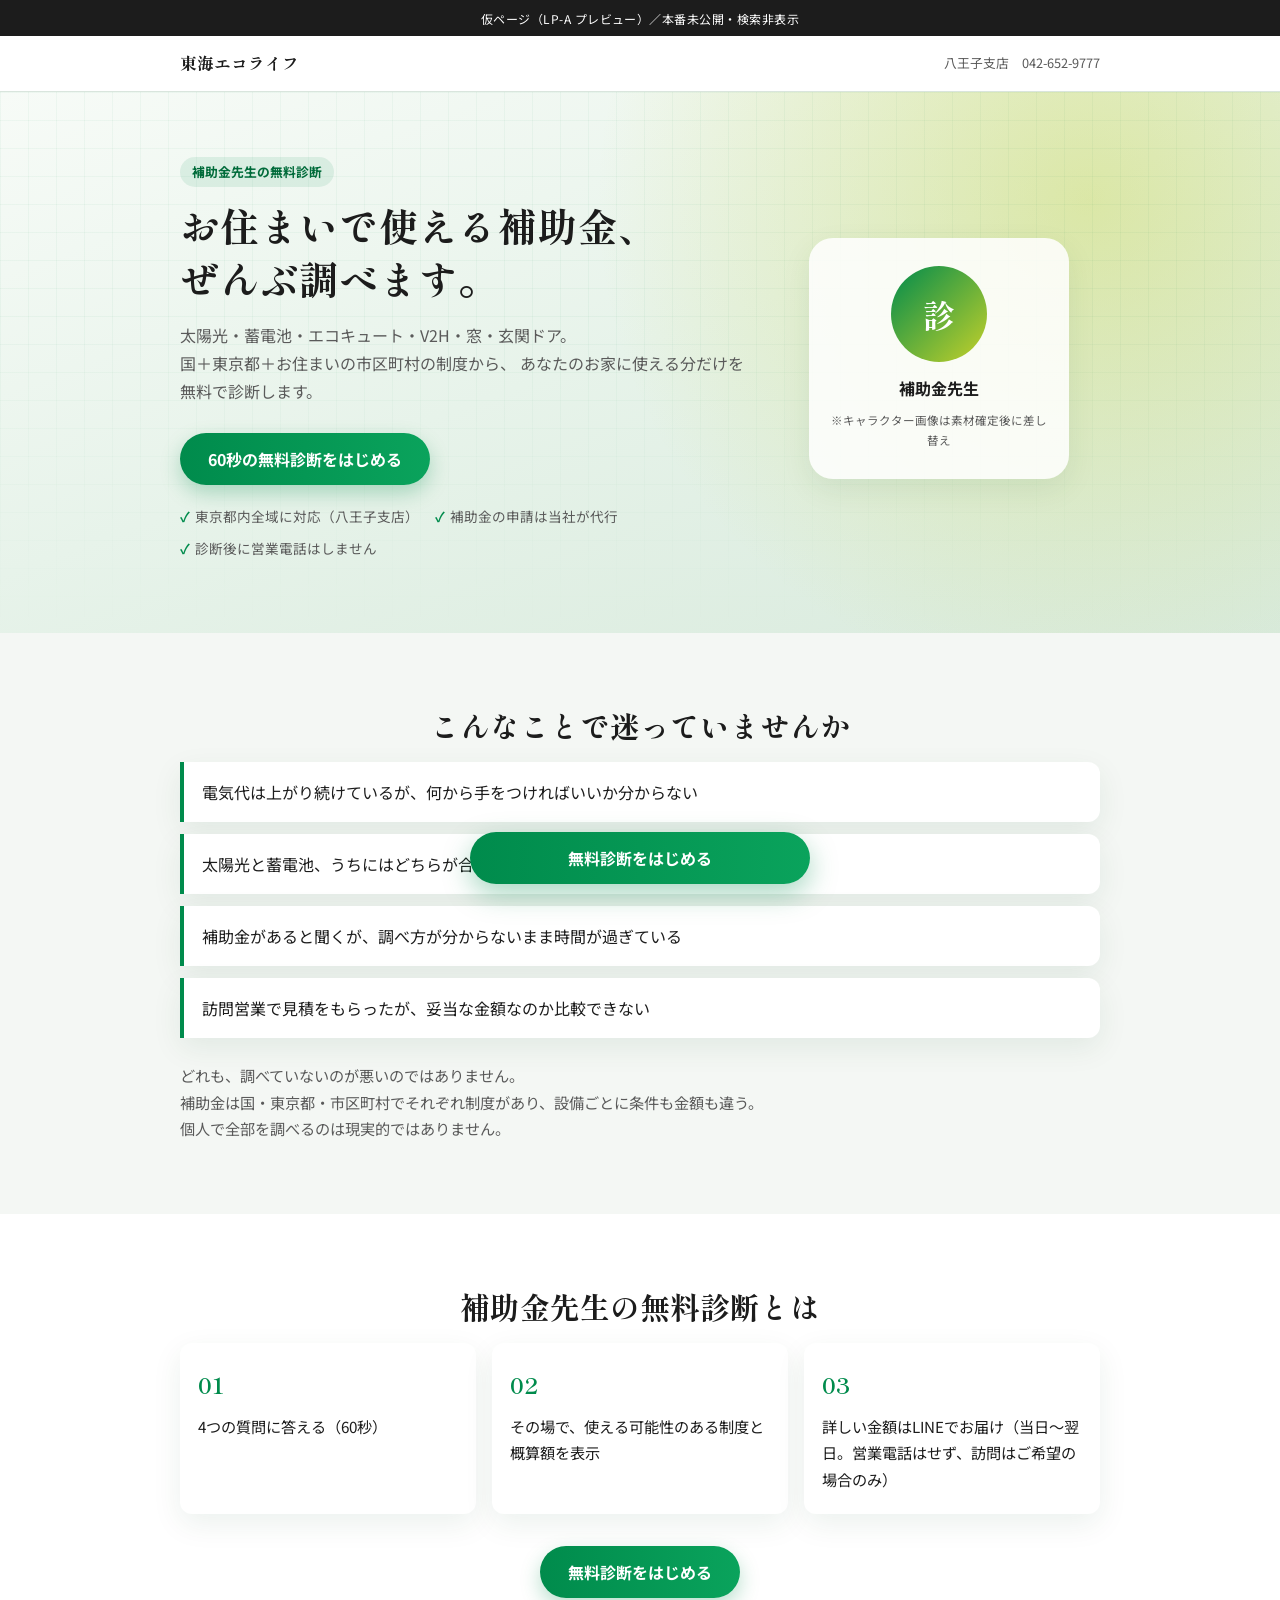
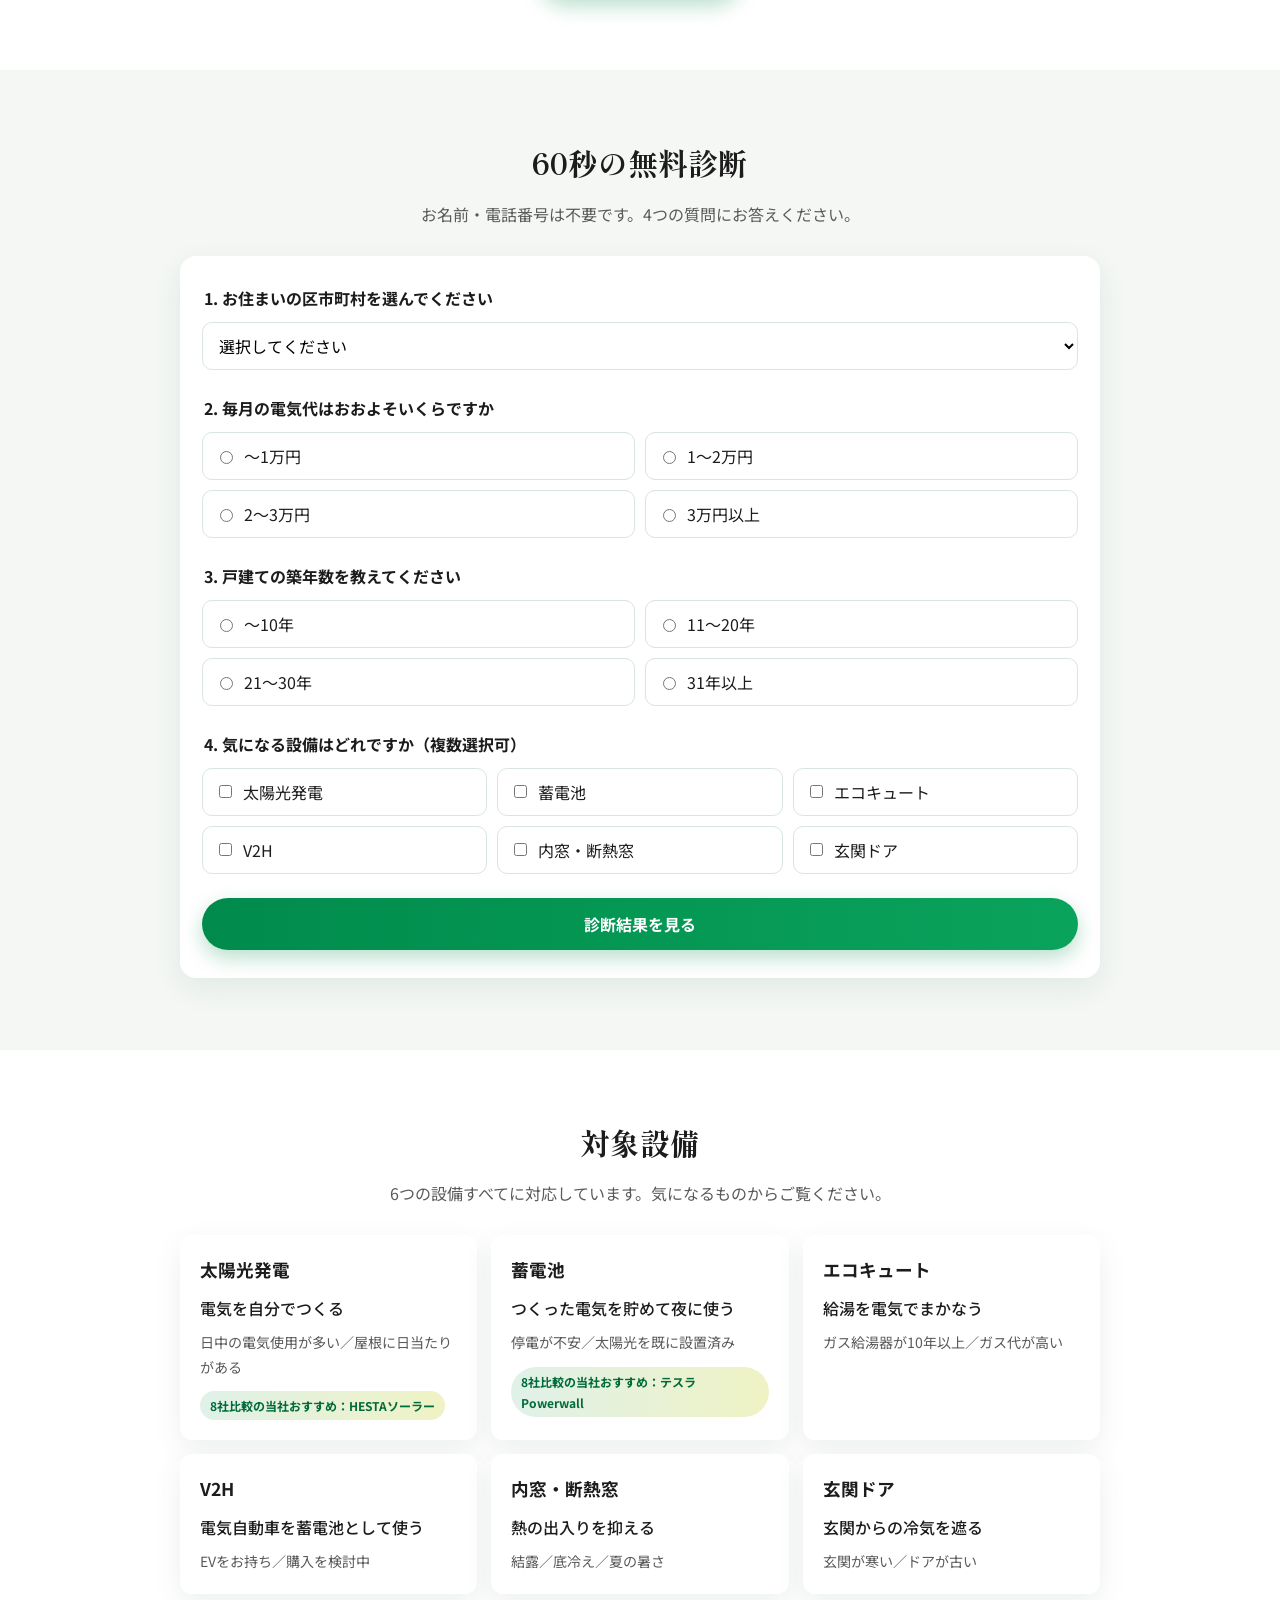
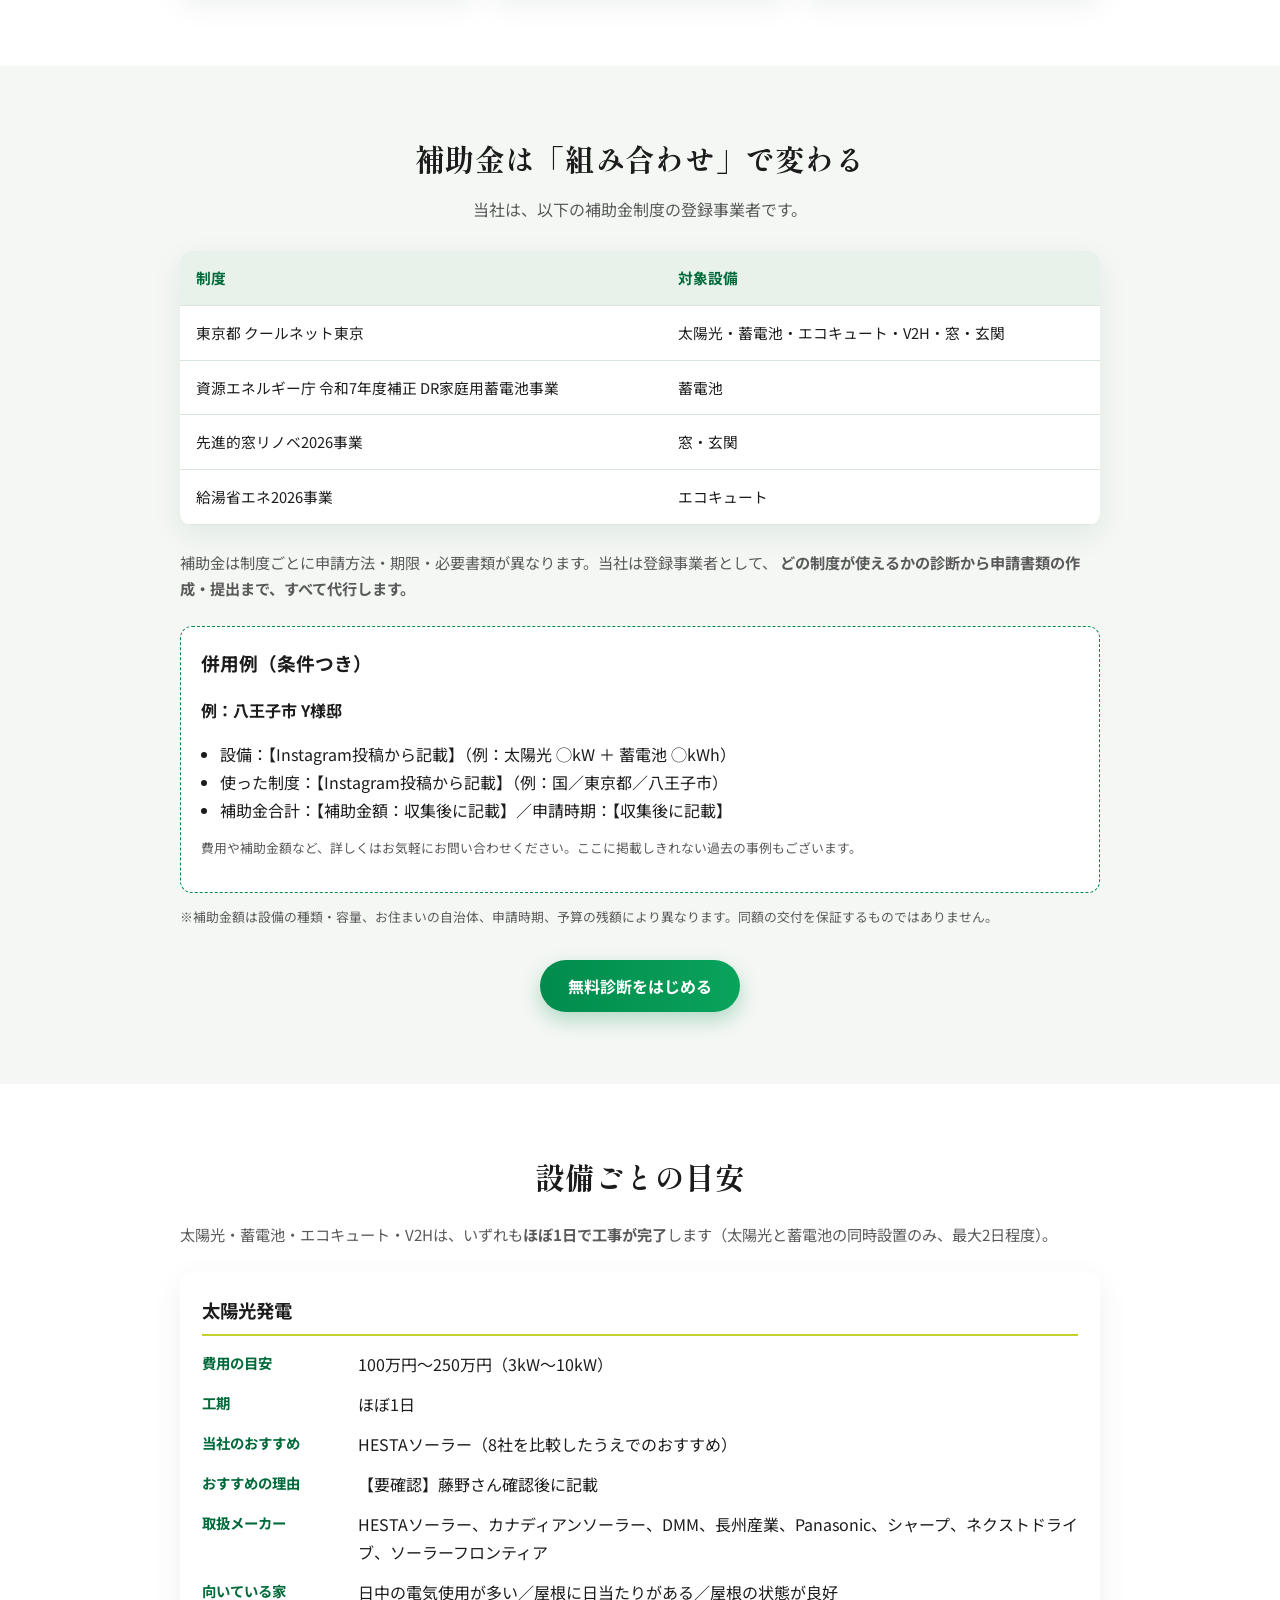
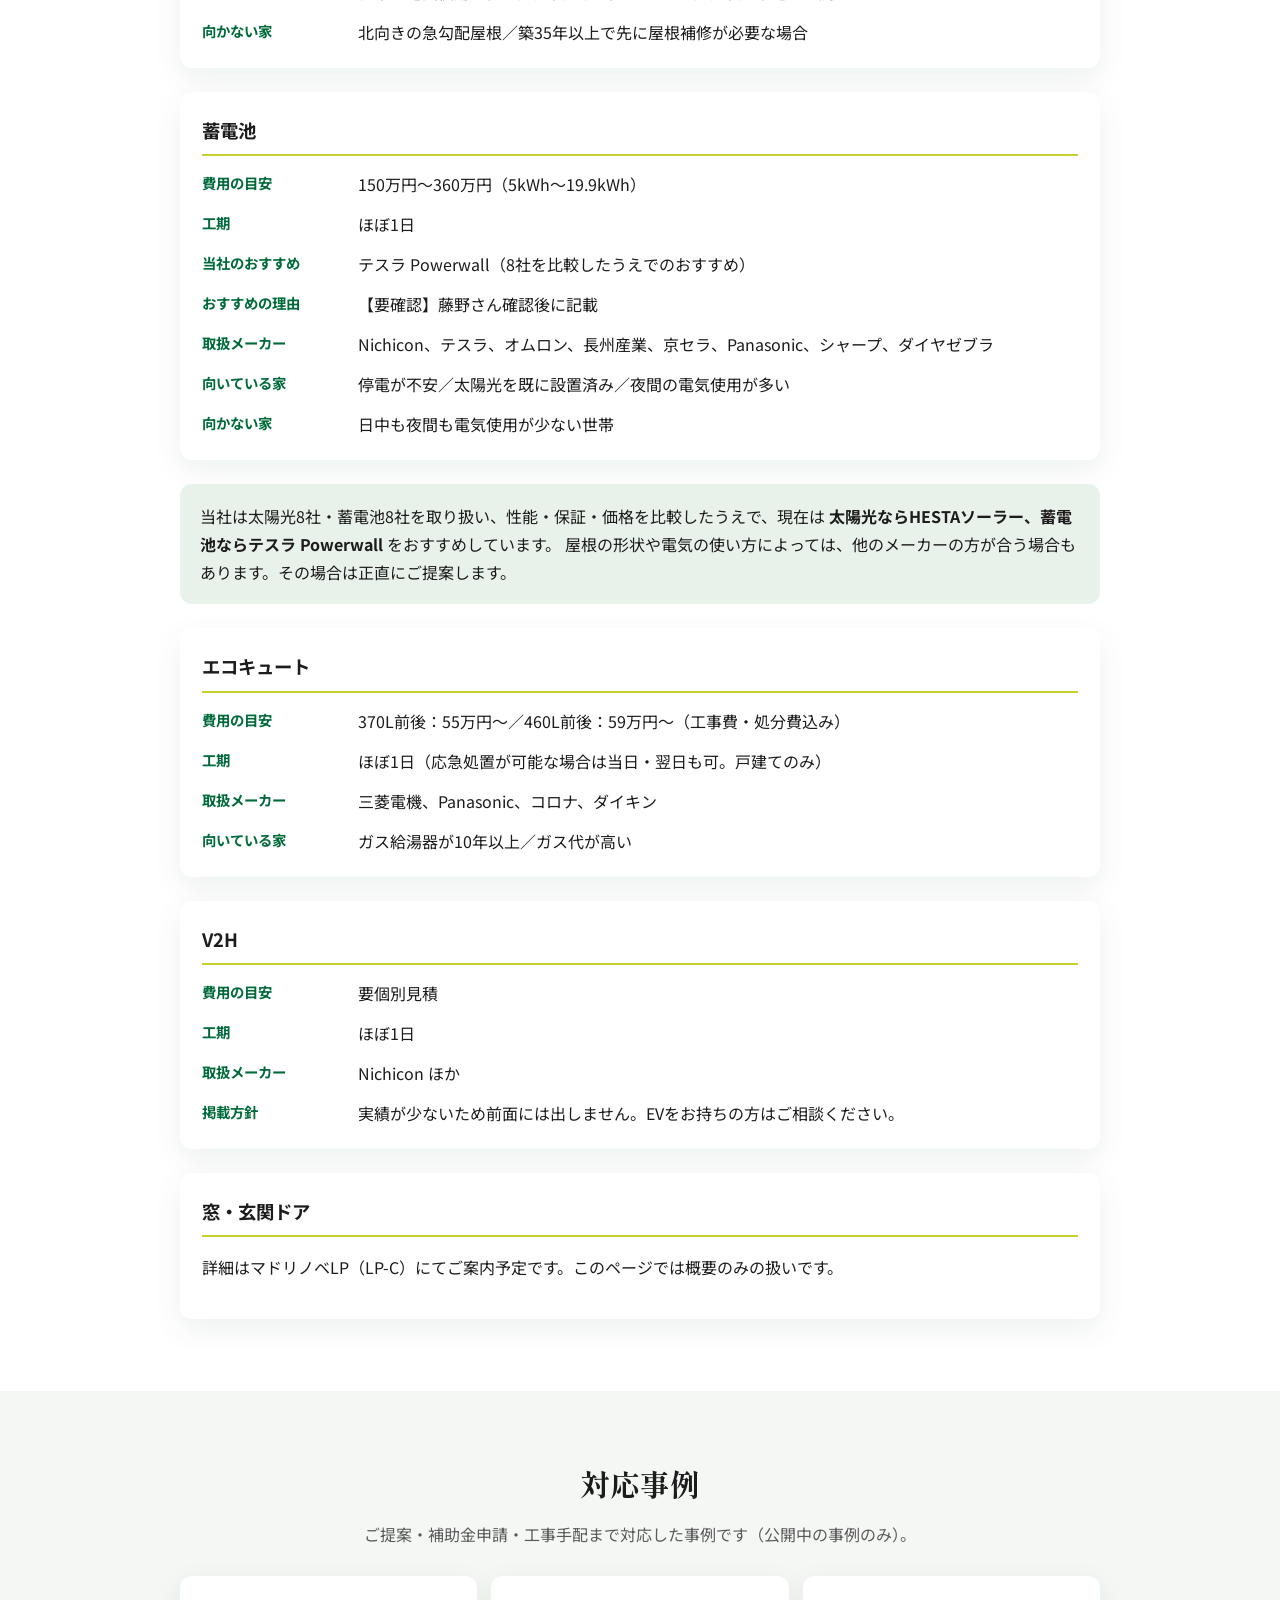
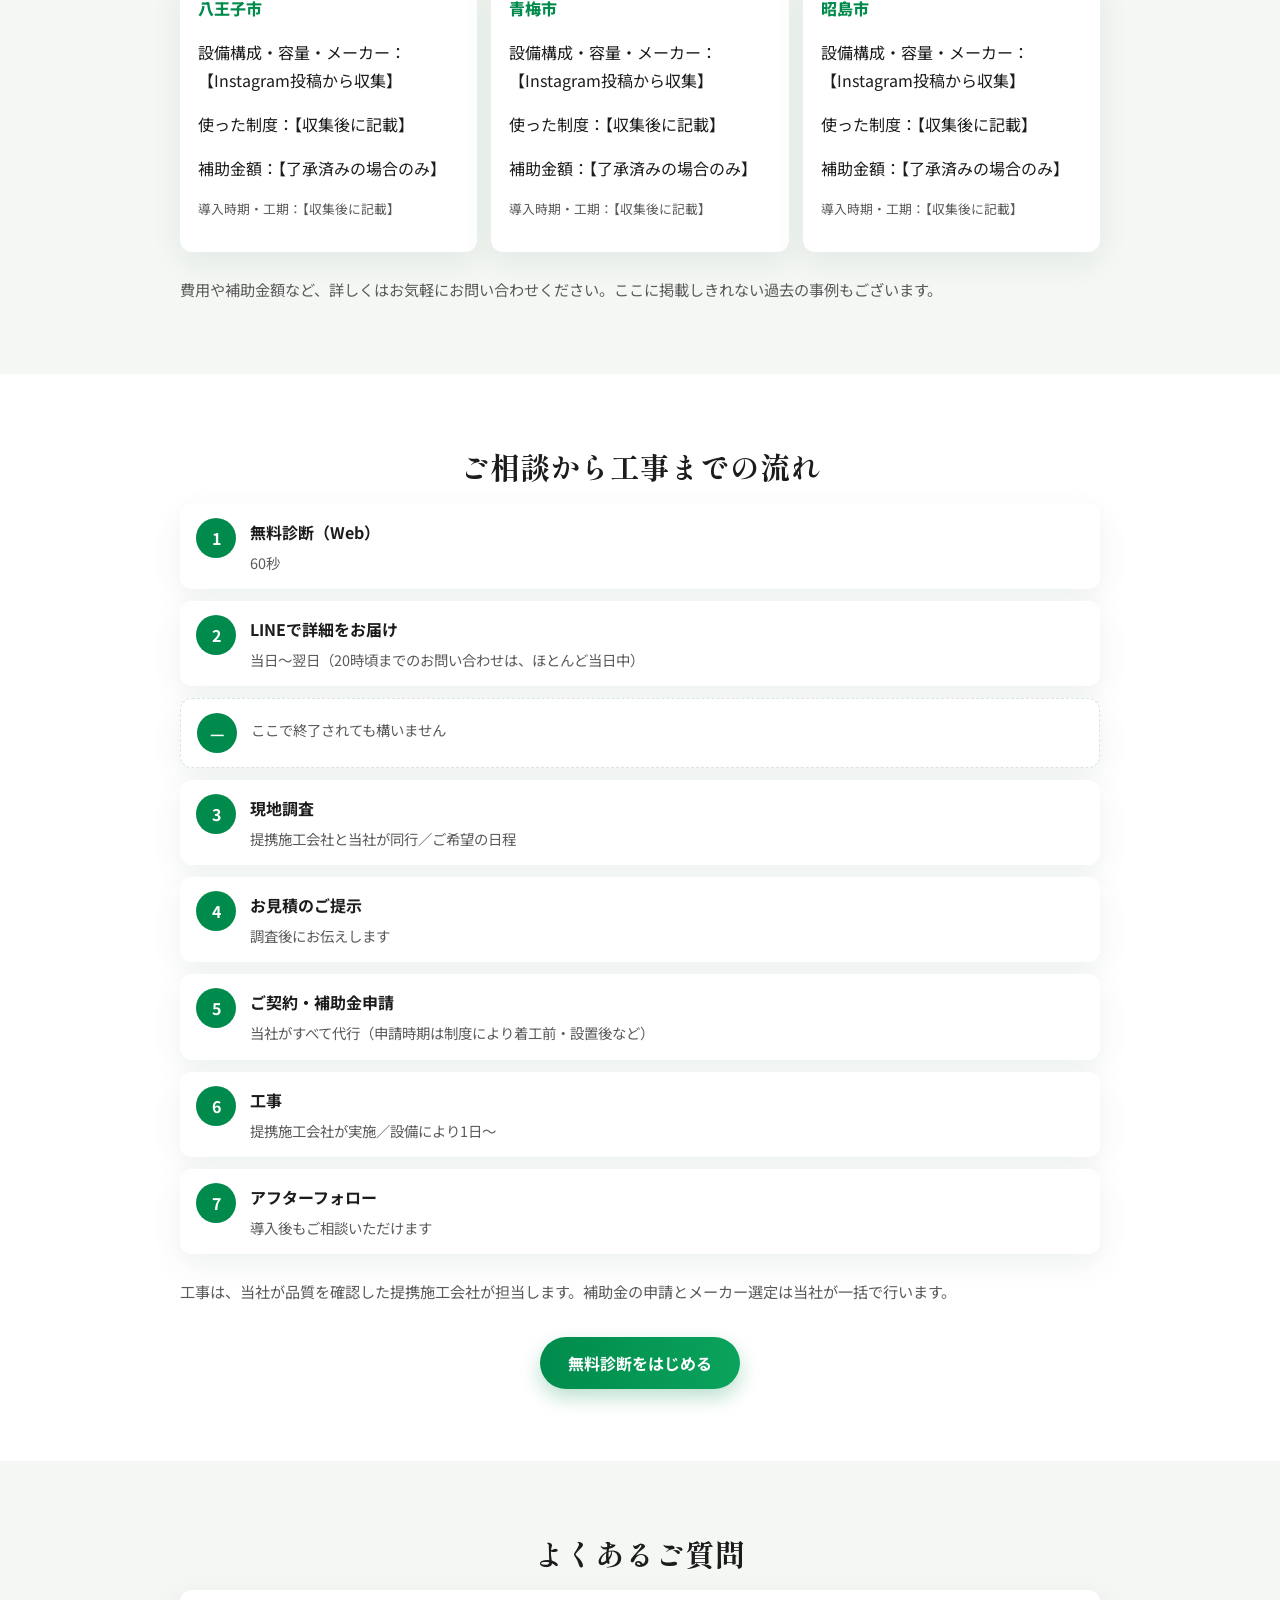
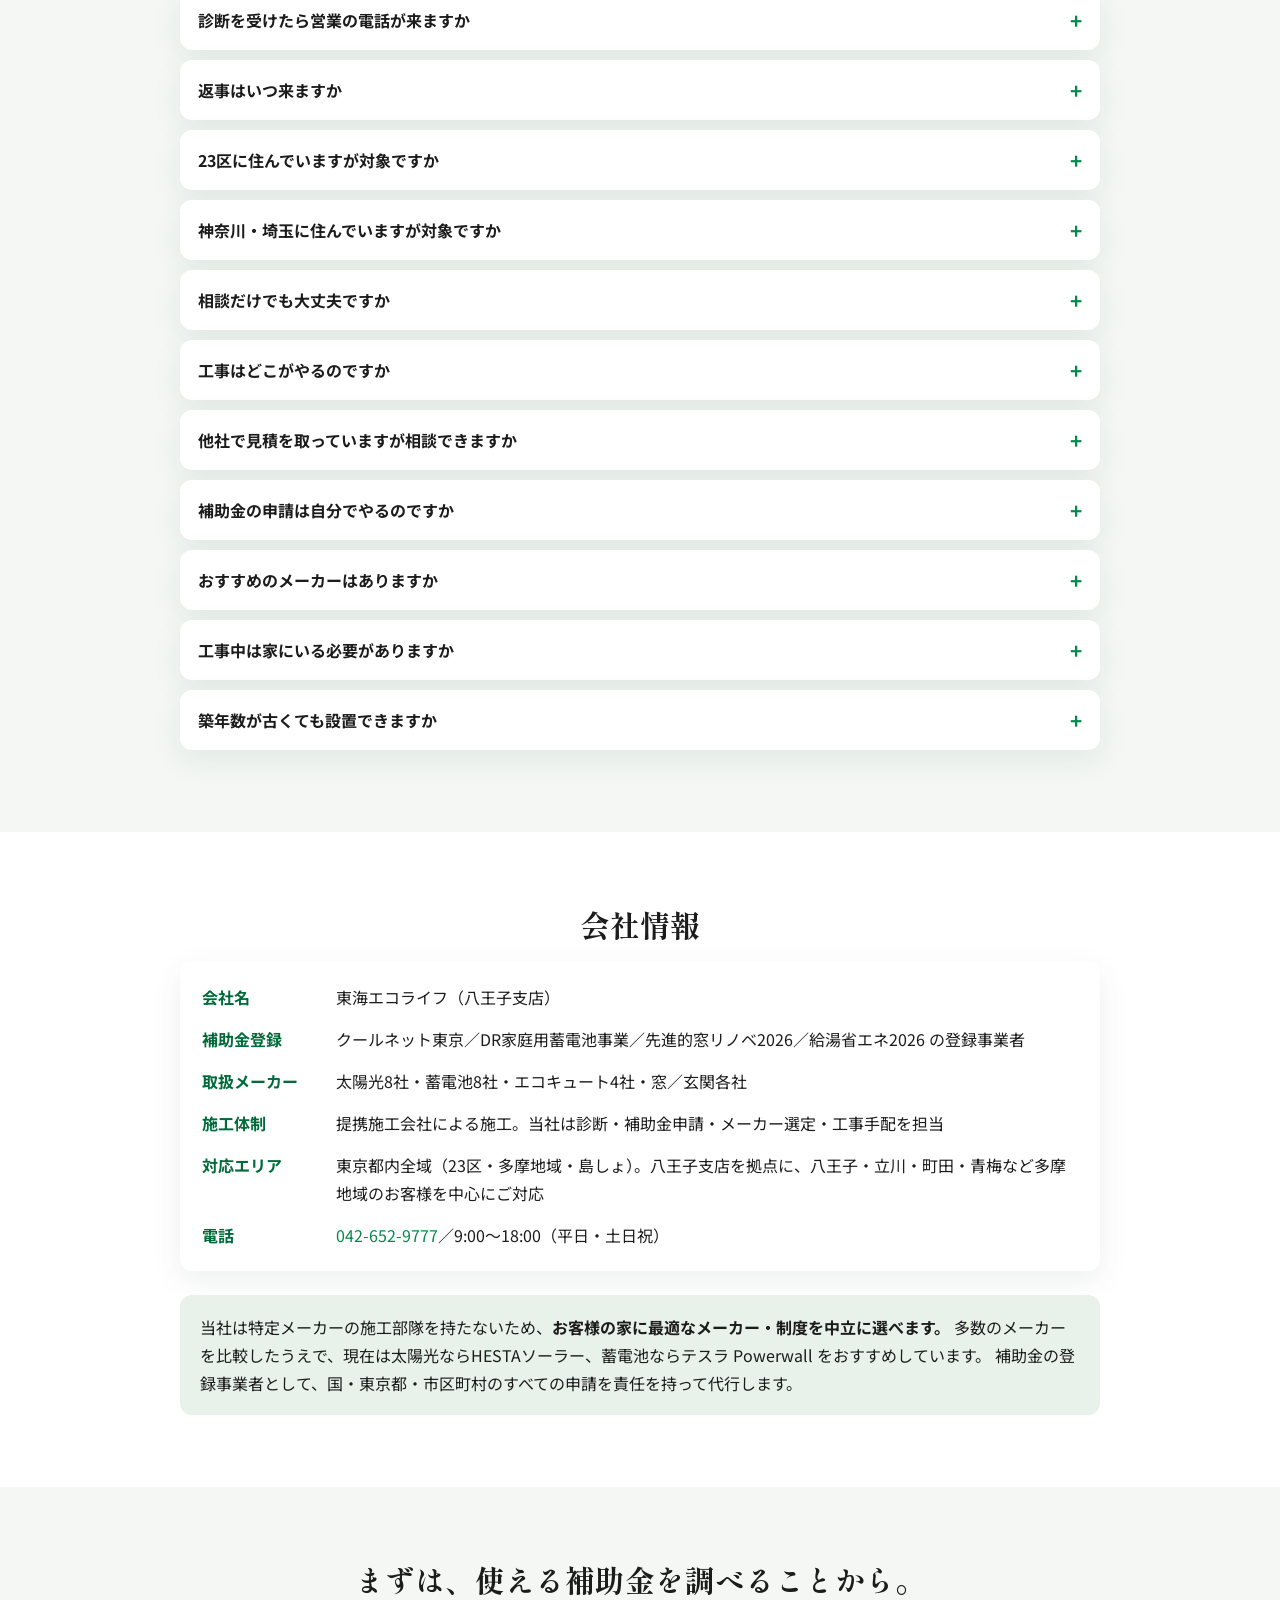
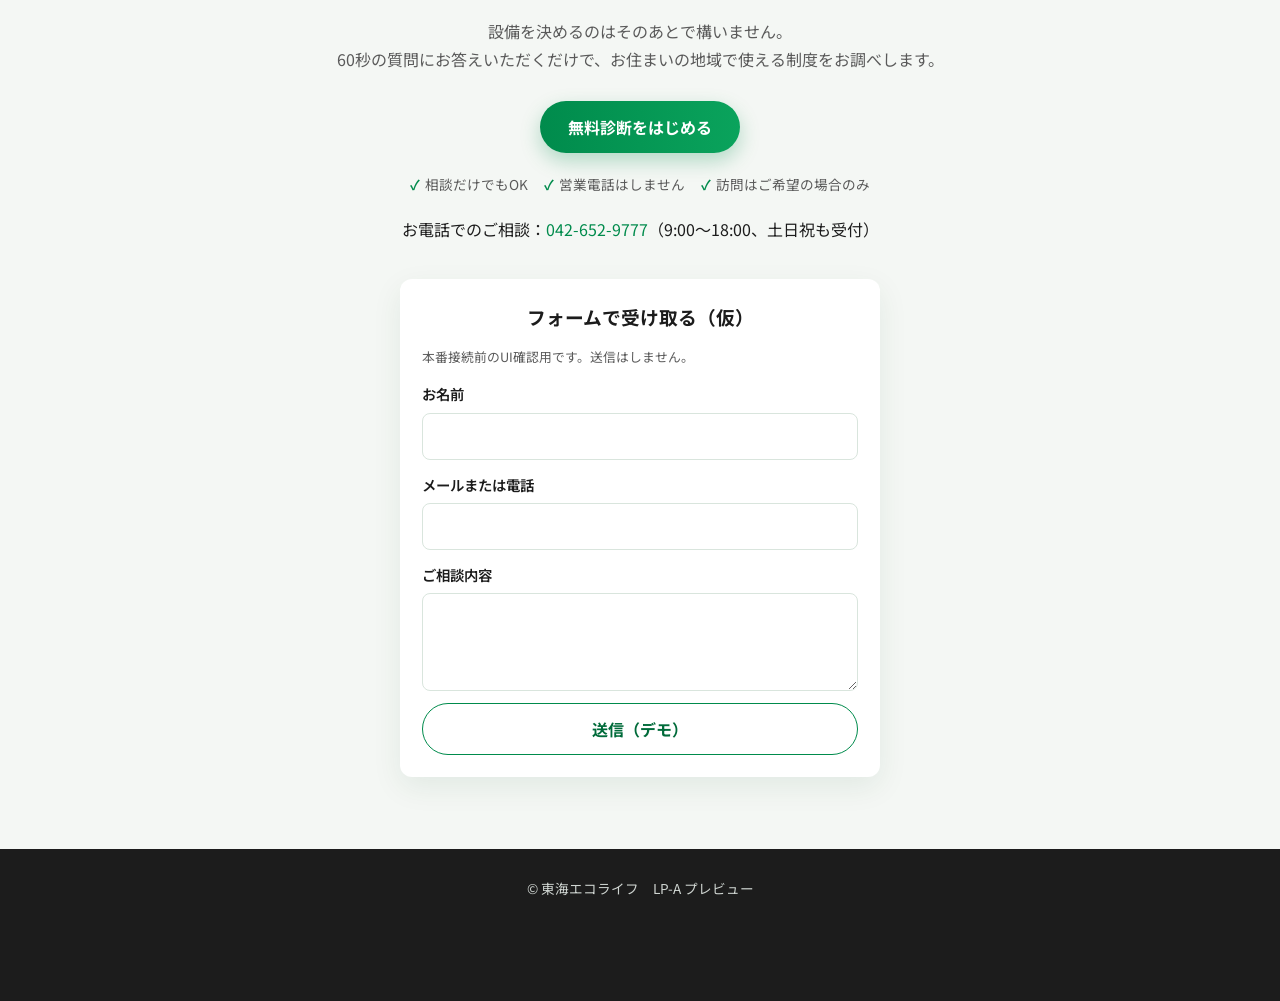
==== index.html @ 6cd25ca4 "Add LP-A preview page for client review." ====
<!DOCTYPE html>
<html lang="ja">
<head>
  <meta charset="UTF-8">
  <meta name="viewport" content="width=device-width, initial-scale=1.0">
  <title>【仮】お家まるごと省エネ診断｜東海エコライフ</title>
  <meta name="description" content="太陽光・蓄電池・エコキュート・V2H・窓・玄関ドア。国＋東京都＋市区町村の制度から、あなたのお家に使える補助金を無料で診断します。">
  <meta name="robots" content="noindex, nofollow">
  <link rel="preconnect" href="https://fonts.googleapis.com">
  <link rel="preconnect" href="https://fonts.gstatic.com" crossorigin>
  <link href="https://fonts.googleapis.com/css2?family=Noto+Sans+JP:wght@400;500;700;800&family=Shippori+Mincho:wght@600;700&display=swap" rel="stylesheet">
  <link rel="stylesheet" href="./assets/css/style.css">
</head>
<body>
  <div class="preview-banner" role="status">
    仮ページ（LP-A プレビュー）／本番未公開・検索非表示
  </div>

  <header class="site-header">
    <div class="inner site-header__inner">
      <a class="site-header__brand" href="#top">東海エコライフ</a>
      <p class="site-header__meta">八王子支店　042-652-9777</p>
    </div>
  </header>

  <main id="top">
    <!-- S1 ファーストビュー -->
    <section class="hero" aria-labelledby="hero-title">
      <div class="hero__bg" aria-hidden="true"></div>
      <div class="inner hero__inner">
        <div class="hero__copy">
          <p class="hero__label">補助金先生の無料診断</p>
          <h1 id="hero-title" class="hero__title">お住まいで使える補助金、<br>ぜんぶ調べます。</h1>
          <p class="hero__lead">
            太陽光・蓄電池・エコキュート・V2H・窓・玄関ドア。<br>
            国＋東京都＋お住まいの市区町村の制度から、<br class="sp-only">
            あなたのお家に使える分だけを無料で診断します。
          </p>
          <a class="btn btn--primary" href="#diagnose">60秒の無料診断をはじめる</a>
          <ul class="hero__trust">
            <li>東京都内全域に対応（八王子支店）</li>
            <li>補助金の申請は当社が代行</li>
            <li>診断後に営業電話はしません</li>
          </ul>
        </div>
        <div class="hero__visual" aria-hidden="true">
          <div class="character-card">
            <div class="character-card__face">診</div>
            <p class="character-card__name">補助金先生</p>
            <p class="character-card__note">※キャラクター画像は素材確定後に差し替え</p>
          </div>
        </div>
      </div>
    </section>

    <!-- S2 迷い -->
    <section class="section worries" aria-labelledby="worries-title">
      <div class="inner">
        <h2 id="worries-title" class="section__title">こんなことで迷っていませんか</h2>
        <ul class="worry-list">
          <li>電気代は上がり続けているが、何から手をつければいいか分からない</li>
          <li>太陽光と蓄電池、うちにはどちらが合うのか判断できない</li>
          <li>補助金があると聞くが、調べ方が分からないまま時間が過ぎている</li>
          <li>訪問営業で見積をもらったが、妥当な金額なのか比較できない</li>
        </ul>
        <p class="section__note">
          どれも、調べていないのが悪いのではありません。<br>
          補助金は国・東京都・市区町村でそれぞれ制度があり、設備ごとに条件も金額も違う。<br>
          個人で全部を調べるのは現実的ではありません。
        </p>
      </div>
    </section>

    <!-- S3 診断とは -->
    <section class="section about" aria-labelledby="about-title">
      <div class="inner">
        <h2 id="about-title" class="section__title">補助金先生の無料診断とは</h2>
        <ol class="steps">
          <li class="steps__item">
            <span class="steps__num">01</span>
            <p class="steps__body">4つの質問に答える（60秒）</p>
          </li>
          <li class="steps__item">
            <span class="steps__num">02</span>
            <p class="steps__body">その場で、使える可能性のある制度と概算額を表示</p>
          </li>
          <li class="steps__item">
            <span class="steps__num">03</span>
            <p class="steps__body">詳しい金額はLINEでお届け（当日〜翌日。営業電話はせず、訪問はご希望の場合のみ）</p>
          </li>
        </ol>
        <div class="cta-block">
          <a class="btn btn--primary" href="#diagnose">無料診断をはじめる</a>
        </div>
      </div>
    </section>

    <!-- S4 診断フォーム -->
    <section class="section diagnose" id="diagnose" aria-labelledby="diagnose-title">
      <div class="inner">
        <h2 id="diagnose-title" class="section__title">60秒の無料診断</h2>
        <p class="section__lead">お名前・電話番号は不要です。4つの質問にお答えください。</p>

        <form id="diagnose-form" class="diagnose-form" novalidate>
          <fieldset class="diagnose-form__field">
            <legend>1. お住まいの区市町村を選んでください</legend>
            <select id="area" name="area" required>
              <option value="">選択してください</option>
              <optgroup label="23区">
                <option>千代田区</option><option>中央区</option><option>港区</option>
                <option>新宿区</option><option>文京区</option><option>台東区</option>
                <option>墨田区</option><option>江東区</option><option>品川区</option>
                <option>目黒区</option><option>大田区</option><option>世田谷区</option>
                <option>渋谷区</option><option>中野区</option><option>杉並区</option>
                <option>豊島区</option><option>北区</option><option>荒川区</option>
                <option>板橋区</option><option>練馬区</option><option>足立区</option>
                <option>葛飾区</option><option>江戸川区</option>
              </optgroup>
              <optgroup label="北多摩">
                <option>立川市</option><option>武蔵野市</option><option>三鷹市</option>
                <option>府中市</option><option>昭島市</option><option>調布市</option>
                <option>小金井市</option><option>小平市</option><option>東村山市</option>
                <option>国分寺市</option><option>国立市</option><option>狛江市</option>
                <option>東大和市</option><option>清瀬市</option><option>東久留米市</option>
                <option>武蔵村山市</option>
              </optgroup>
              <optgroup label="南多摩">
                <option>八王子市</option><option>町田市</option><option>日野市</option>
                <option>多摩市</option><option>稲城市</option>
              </optgroup>
              <optgroup label="西多摩">
                <option>青梅市</option><option>福生市</option><option>羽村市</option>
                <option>あきる野市</option><option>瑞穂町</option><option>日の出町</option>
                <option>檜原村</option><option>奥多摩町</option>
              </optgroup>
              <optgroup label="島しょ">
                <option>大島町</option><option>利島村</option><option>新島村</option>
                <option>神津島村</option><option>三宅村</option><option>御蔵島村</option>
                <option>八丈町</option><option>青ヶ島村</option><option>小笠原村</option>
              </optgroup>
              <option value="other">東京都以外</option>
            </select>
          </fieldset>

          <fieldset class="diagnose-form__field">
            <legend>2. 毎月の電気代はおおよそいくらですか</legend>
            <div class="choice-grid">
              <label><input type="radio" name="bill" value="〜1万円" required> 〜1万円</label>
              <label><input type="radio" name="bill" value="1〜2万円"> 1〜2万円</label>
              <label><input type="radio" name="bill" value="2〜3万円"> 2〜3万円</label>
              <label><input type="radio" name="bill" value="3万円以上"> 3万円以上</label>
            </div>
          </fieldset>

          <fieldset class="diagnose-form__field">
            <legend>3. 戸建ての築年数を教えてください</legend>
            <div class="choice-grid">
              <label><input type="radio" name="age" value="〜10年" required> 〜10年</label>
              <label><input type="radio" name="age" value="11〜20年"> 11〜20年</label>
              <label><input type="radio" name="age" value="21〜30年"> 21〜30年</label>
              <label><input type="radio" name="age" value="31年以上"> 31年以上</label>
            </div>
          </fieldset>

          <fieldset class="diagnose-form__field">
            <legend>4. 気になる設備はどれですか（複数選択可）</legend>
            <div class="choice-grid choice-grid--equip">
              <label><input type="checkbox" name="equip" value="solar"> 太陽光発電</label>
              <label><input type="checkbox" name="equip" value="battery"> 蓄電池</label>
              <label><input type="checkbox" name="equip" value="ecocute"> エコキュート</label>
              <label><input type="checkbox" name="equip" value="v2h"> V2H</label>
              <label><input type="checkbox" name="equip" value="window"> 内窓・断熱窓</label>
              <label><input type="checkbox" name="equip" value="door"> 玄関ドア</label>
            </div>
          </fieldset>

          <p id="form-error" class="form-error" hidden></p>
          <button type="submit" class="btn btn--primary btn--block">診断結果を見る</button>
        </form>

        <div id="diagnose-result" class="diagnose-result" hidden>
          <div id="result-out" class="diagnose-result__out" hidden>
            <h3>申し訳ございません</h3>
            <p>現在は東京都内のご相談を受けております。<br>神奈川・埼玉は、将来広げる予定です。</p>
          </div>
          <div id="result-ok" class="diagnose-result__ok" hidden>
            <h3><span id="result-area"></span>にお住まいの方が使える可能性のある制度</h3>
            <div id="result-programs" class="program-list"></div>
            <p class="result-range">
              選択された設備の場合、<strong>合計<span id="result-min"></span>万円〜<span id="result-max"></span>万円</strong>の補助が受けられる可能性があります。
            </p>
            <p>申請手続きは、すべて当社が代行します。</p>
            <p class="tiny">※金額は設備容量・申請時期・予算の残額により変動します。正確な金額は個別の診断が必要です。</p>
            <div class="result-cta">
              <a class="btn btn--line" href="https://line.me/" target="_blank" rel="noopener">LINEで正確な金額を受け取る</a>
              <p class="tiny">当日〜翌日にご返信します（20時頃までのお問い合わせは、当日中にご返信できることがほとんどです）。営業電話はいたしません。</p>
              <p class="result-alt">
                LINEをお使いでない方：
                <a href="#contact-form">フォームで受け取る</a>
                ／ お電話 <a href="tel:0426529777">042-652-9777</a>（9:00〜18:00、土日祝も受付）
              </p>
            </div>
          </div>
        </div>
      </div>
    </section>

    <!-- S5 対象設備 -->
    <section class="section equipment" id="equipment" aria-labelledby="equipment-title">
      <div class="inner">
        <h2 id="equipment-title" class="section__title">対象設備</h2>
        <p class="section__lead">6つの設備すべてに対応しています。気になるものからご覧ください。</p>
        <div class="equip-grid">
          <article class="equip-card">
            <h3>太陽光発電</h3>
            <p class="equip-card__desc">電気を自分でつくる</p>
            <p class="equip-card__who">日中の電気使用が多い／屋根に日当たりがある</p>
            <span class="badge">8社比較の当社おすすめ：HESTAソーラー</span>
          </article>
          <article class="equip-card">
            <h3>蓄電池</h3>
            <p class="equip-card__desc">つくった電気を貯めて夜に使う</p>
            <p class="equip-card__who">停電が不安／太陽光を既に設置済み</p>
            <span class="badge">8社比較の当社おすすめ：テスラ Powerwall</span>
          </article>
          <article class="equip-card">
            <h3>エコキュート</h3>
            <p class="equip-card__desc">給湯を電気でまかなう</p>
            <p class="equip-card__who">ガス給湯器が10年以上／ガス代が高い</p>
          </article>
          <article class="equip-card">
            <h3>V2H</h3>
            <p class="equip-card__desc">電気自動車を蓄電池として使う</p>
            <p class="equip-card__who">EVをお持ち／購入を検討中</p>
          </article>
          <article class="equip-card">
            <h3>内窓・断熱窓</h3>
            <p class="equip-card__desc">熱の出入りを抑える</p>
            <p class="equip-card__who">結露／底冷え／夏の暑さ</p>
          </article>
          <article class="equip-card">
            <h3>玄関ドア</h3>
            <p class="equip-card__desc">玄関からの冷気を遮る</p>
            <p class="equip-card__who">玄関が寒い／ドアが古い</p>
          </article>
        </div>
      </div>
    </section>

    <!-- S6 補助金の組み合わせ -->
    <section class="section subsidy" id="subsidy" aria-labelledby="subsidy-title">
      <div class="inner">
        <h2 id="subsidy-title" class="section__title">補助金は「組み合わせ」で変わる</h2>
        <p class="section__lead">当社は、以下の補助金制度の登録事業者です。</p>
        <div class="table-wrap">
          <table class="data-table">
            <thead>
              <tr><th>制度</th><th>対象設備</th></tr>
            </thead>
            <tbody>
              <tr><td>東京都 クールネット東京</td><td>太陽光・蓄電池・エコキュート・V2H・窓・玄関</td></tr>
              <tr><td>資源エネルギー庁 令和7年度補正 DR家庭用蓄電池事業</td><td>蓄電池</td></tr>
              <tr><td>先進的窓リノベ2026事業</td><td>窓・玄関</td></tr>
              <tr><td>給湯省エネ2026事業</td><td>エコキュート</td></tr>
            </tbody>
          </table>
        </div>
        <p class="section__note">
          補助金は制度ごとに申請方法・期限・必要書類が異なります。当社は登録事業者として、
          <strong>どの制度が使えるかの診断から申請書類の作成・提出まで、すべて代行します。</strong>
        </p>
        <div class="example-card">
          <h3>併用例（条件つき）</h3>
          <p><strong>例：八王子市 Y様邸</strong></p>
          <ul>
            <li>設備：【Instagram投稿から記載】（例：太陽光 ◯kW ＋ 蓄電池 ◯kWh）</li>
            <li>使った制度：【Instagram投稿から記載】（例：国／東京都／八王子市）</li>
            <li>補助金合計：【補助金額：収集後に記載】／申請時期：【収集後に記載】</li>
          </ul>
          <p class="tiny">費用や補助金額など、詳しくはお気軽にお問い合わせください。ここに掲載しきれない過去の事例もございます。</p>
        </div>
        <p class="tiny">※補助金額は設備の種類・容量、お住まいの自治体、申請時期、予算の残額により異なります。同額の交付を保証するものではありません。</p>
        <div class="cta-block">
          <a class="btn btn--primary" href="#diagnose">無料診断をはじめる</a>
        </div>
      </div>
    </section>

    <!-- S7 設備詳細 -->
    <section class="section detail" id="detail" aria-labelledby="detail-title">
      <div class="inner">
        <h2 id="detail-title" class="section__title">設備ごとの目安</h2>
        <p class="section__note">太陽光・蓄電池・エコキュート・V2Hは、いずれも<strong>ほぼ1日で工事が完了</strong>します（太陽光と蓄電池の同時設置のみ、最大2日程度）。</p>

        <div class="detail-block">
          <h3>太陽光発電</h3>
          <dl class="spec-list">
            <div><dt>費用の目安</dt><dd>100万円〜250万円（3kW〜10kW）</dd></div>
            <div><dt>工期</dt><dd>ほぼ1日</dd></div>
            <div><dt>当社のおすすめ</dt><dd>HESTAソーラー（8社を比較したうえでのおすすめ）</dd></div>
            <div><dt>おすすめの理由</dt><dd>【要確認】藤野さん確認後に記載</dd></div>
            <div><dt>取扱メーカー</dt><dd>HESTAソーラー、カナディアンソーラー、DMM、長州産業、Panasonic、シャープ、ネクストドライブ、ソーラーフロンティア</dd></div>
            <div><dt>向いている家</dt><dd>日中の電気使用が多い／屋根に日当たりがある／屋根の状態が良好</dd></div>
            <div><dt>向かない家</dt><dd>北向きの急勾配屋根／築35年以上で先に屋根補修が必要な場合</dd></div>
          </dl>
        </div>

        <div class="detail-block">
          <h3>蓄電池</h3>
          <dl class="spec-list">
            <div><dt>費用の目安</dt><dd>150万円〜360万円（5kWh〜19.9kWh）</dd></div>
            <div><dt>工期</dt><dd>ほぼ1日</dd></div>
            <div><dt>当社のおすすめ</dt><dd>テスラ Powerwall（8社を比較したうえでのおすすめ）</dd></div>
            <div><dt>おすすめの理由</dt><dd>【要確認】藤野さん確認後に記載</dd></div>
            <div><dt>取扱メーカー</dt><dd>Nichicon、テスラ、オムロン、長州産業、京セラ、Panasonic、シャープ、ダイヤゼブラ</dd></div>
            <div><dt>向いている家</dt><dd>停電が不安／太陽光を既に設置済み／夜間の電気使用が多い</dd></div>
            <div><dt>向かない家</dt><dd>日中も夜間も電気使用が少ない世帯</dd></div>
          </dl>
        </div>

        <p class="recommend-note">
          当社は太陽光8社・蓄電池8社を取り扱い、性能・保証・価格を比較したうえで、現在は
          <strong>太陽光ならHESTAソーラー、蓄電池ならテスラ Powerwall</strong> をおすすめしています。
          屋根の形状や電気の使い方によっては、他のメーカーの方が合う場合もあります。その場合は正直にご提案します。
        </p>

        <div class="detail-block">
          <h3>エコキュート</h3>
          <dl class="spec-list">
            <div><dt>費用の目安</dt><dd>370L前後：55万円〜／460L前後：59万円〜（工事費・処分費込み）</dd></div>
            <div><dt>工期</dt><dd>ほぼ1日（応急処置が可能な場合は当日・翌日も可。戸建てのみ）</dd></div>
            <div><dt>取扱メーカー</dt><dd>三菱電機、Panasonic、コロナ、ダイキン</dd></div>
            <div><dt>向いている家</dt><dd>ガス給湯器が10年以上／ガス代が高い</dd></div>
          </dl>
        </div>

        <div class="detail-block">
          <h3>V2H</h3>
          <dl class="spec-list">
            <div><dt>費用の目安</dt><dd>要個別見積</dd></div>
            <div><dt>工期</dt><dd>ほぼ1日</dd></div>
            <div><dt>取扱メーカー</dt><dd>Nichicon ほか</dd></div>
            <div><dt>掲載方針</dt><dd>実績が少ないため前面には出しません。EVをお持ちの方はご相談ください。</dd></div>
          </dl>
        </div>

        <div class="detail-block">
          <h3>窓・玄関ドア</h3>
          <p>詳細はマドリノベLP（LP-C）にてご案内予定です。このページでは概要のみの扱いです。</p>
        </div>
      </div>
    </section>

    <!-- S8 対応事例 -->
    <section class="section cases" id="cases" aria-labelledby="cases-title">
      <div class="inner">
        <h2 id="cases-title" class="section__title">対応事例</h2>
        <p class="section__lead">ご提案・補助金申請・工事手配まで対応した事例です（公開中の事例のみ）。</p>
        <div class="case-grid">
          <article class="case-card">
            <p class="case-card__area">八王子市</p>
            <p>設備構成・容量・メーカー：【Instagram投稿から収集】</p>
            <p>使った制度：【収集後に記載】</p>
            <p>補助金額：【了承済みの場合のみ】</p>
            <p class="tiny">導入時期・工期：【収集後に記載】</p>
          </article>
          <article class="case-card">
            <p class="case-card__area">青梅市</p>
            <p>設備構成・容量・メーカー：【Instagram投稿から収集】</p>
            <p>使った制度：【収集後に記載】</p>
            <p>補助金額：【了承済みの場合のみ】</p>
            <p class="tiny">導入時期・工期：【収集後に記載】</p>
          </article>
          <article class="case-card">
            <p class="case-card__area">昭島市</p>
            <p>設備構成・容量・メーカー：【Instagram投稿から収集】</p>
            <p>使った制度：【収集後に記載】</p>
            <p>補助金額：【了承済みの場合のみ】</p>
            <p class="tiny">導入時期・工期：【収集後に記載】</p>
          </article>
        </div>
        <p class="section__note">
          費用や補助金額など、詳しくはお気軽にお問い合わせください。ここに掲載しきれない過去の事例もございます。
        </p>
      </div>
    </section>

    <!-- S9 流れ -->
    <section class="section flow" id="flow" aria-labelledby="flow-title">
      <div class="inner">
        <h2 id="flow-title" class="section__title">ご相談から工事までの流れ</h2>
        <ol class="flow-list">
          <li><span>1</span><div><strong>無料診断（Web）</strong><p>60秒</p></div></li>
          <li><span>2</span><div><strong>LINEで詳細をお届け</strong><p>当日〜翌日（20時頃までのお問い合わせは、ほとんど当日中）</p></div></li>
          <li class="flow-list__pause"><span>—</span><div><p>ここで終了されても構いません</p></div></li>
          <li><span>3</span><div><strong>現地調査</strong><p>提携施工会社と当社が同行／ご希望の日程</p></div></li>
          <li><span>4</span><div><strong>お見積のご提示</strong><p>調査後にお伝えします</p></div></li>
          <li><span>5</span><div><strong>ご契約・補助金申請</strong><p>当社がすべて代行（申請時期は制度により着工前・設置後など）</p></div></li>
          <li><span>6</span><div><strong>工事</strong><p>提携施工会社が実施／設備により1日〜</p></div></li>
          <li><span>7</span><div><strong>アフターフォロー</strong><p>導入後もご相談いただけます</p></div></li>
        </ol>
        <p class="section__note">
          工事は、当社が品質を確認した提携施工会社が担当します。補助金の申請とメーカー選定は当社が一括で行います。
        </p>
        <div class="cta-block">
          <a class="btn btn--primary" href="#diagnose">無料診断をはじめる</a>
        </div>
      </div>
    </section>

    <!-- S10 FAQ -->
    <section class="section faq" id="faq" aria-labelledby="faq-title">
      <div class="inner">
        <h2 id="faq-title" class="section__title">よくあるご質問</h2>
        <div class="faq-list">
          <details>
            <summary>診断を受けたら営業の電話が来ますか</summary>
            <p>診断後に営業電話はしません。ご連絡はLINE（またはお客様が選んだ連絡方法）で行い、訪問はご希望の場合のみです。</p>
          </details>
          <details>
            <summary>返事はいつ来ますか</summary>
            <p>当日〜翌日です。20時頃までのお問い合わせは、ほとんど当日中に返信しています。</p>
          </details>
          <details>
            <summary>23区に住んでいますが対象ですか</summary>
            <p>東京都内全域に対応しています。</p>
          </details>
          <details>
            <summary>神奈川・埼玉に住んでいますが対象ですか</summary>
            <p>現在は東京都内のみです。将来、神奈川・埼玉の順に広げる予定です。</p>
          </details>
          <details>
            <summary>相談だけでも大丈夫ですか</summary>
            <p>問題ありません。相談だけでもOKです。</p>
          </details>
          <details>
            <summary>工事はどこがやるのですか</summary>
            <p>当社が品質を確認した提携施工会社が施工します。補助金申請とメーカー選定は当社が担当します。</p>
          </details>
          <details>
            <summary>他社で見積を取っていますが相談できますか</summary>
            <p>できます。比較のための相談も歓迎です。</p>
          </details>
          <details>
            <summary>補助金の申請は自分でやるのですか</summary>
            <p>すべて当社が代行します。国・東京都・市区町村のどの制度も対応します。</p>
          </details>
          <details>
            <summary>おすすめのメーカーはありますか</summary>
            <p>8社を比較したうえで、太陽光はHESTAソーラー、蓄電池はテスラ Powerwallをおすすめしています。条件により他社もご提案します。</p>
          </details>
          <details>
            <summary>工事中は家にいる必要がありますか</summary>
            <p>設備により異なります。現地調査の際に具体的にご案内します。</p>
          </details>
          <details>
            <summary>築年数が古くても設置できますか</summary>
            <p>屋根の状態によります。現地調査で判断します。</p>
          </details>
        </div>
      </div>
    </section>

    <!-- S11 会社情報 -->
    <section class="section company" id="company" aria-labelledby="company-title">
      <div class="inner">
        <h2 id="company-title" class="section__title">会社情報</h2>
        <dl class="company-list">
          <div><dt>会社名</dt><dd>東海エコライフ（八王子支店）</dd></div>
          <div><dt>補助金登録</dt><dd>クールネット東京／DR家庭用蓄電池事業／先進的窓リノベ2026／給湯省エネ2026 の登録事業者</dd></div>
          <div><dt>取扱メーカー</dt><dd>太陽光8社・蓄電池8社・エコキュート4社・窓／玄関各社</dd></div>
          <div><dt>施工体制</dt><dd>提携施工会社による施工。当社は診断・補助金申請・メーカー選定・工事手配を担当</dd></div>
          <div><dt>対応エリア</dt><dd>東京都内全域（23区・多摩地域・島しょ）。八王子支店を拠点に、八王子・立川・町田・青梅など多摩地域のお客様を中心にご対応</dd></div>
          <div><dt>電話</dt><dd><a href="tel:0426529777">042-652-9777</a>／9:00〜18:00（平日・土日祝）</dd></div>
        </dl>
        <p class="recommend-note">
          当社は特定メーカーの施工部隊を持たないため、<strong>お客様の家に最適なメーカー・制度を中立に選べます。</strong>
          多数のメーカーを比較したうえで、現在は太陽光ならHESTAソーラー、蓄電池ならテスラ Powerwall をおすすめしています。
          補助金の登録事業者として、国・東京都・市区町村のすべての申請を責任を持って代行します。
        </p>
      </div>
    </section>

    <!-- S12 最終CTA -->
    <section class="section final-cta" id="final" aria-labelledby="final-title">
      <div class="inner">
        <h2 id="final-title" class="section__title">まずは、使える補助金を調べることから。</h2>
        <p class="section__lead">
          設備を決めるのはそのあとで構いません。<br>
          60秒の質問にお答えいただくだけで、お住まいの地域で使える制度をお調べします。
        </p>
        <a class="btn btn--primary" href="#diagnose">無料診断をはじめる</a>
        <ul class="hero__trust hero__trust--center">
          <li>相談だけでもOK</li>
          <li>営業電話はしません</li>
          <li>訪問はご希望の場合のみ</li>
        </ul>
        <p class="final-phone">お電話でのご相談：<a href="tel:0426529777">042-652-9777</a>（9:00〜18:00、土日祝も受付）</p>

        <div class="contact-form-box" id="contact-form">
          <h3>フォームで受け取る（仮）</h3>
          <p class="tiny">本番接続前のUI確認用です。送信はしません。</p>
          <form id="contact-dummy" class="contact-dummy">
            <label>お名前 <input type="text" name="name" autocomplete="name"></label>
            <label>メールまたは電話 <input type="text" name="contact" autocomplete="email"></label>
            <label>ご相談内容 <textarea name="message" rows="3"></textarea></label>
            <button type="submit" class="btn btn--secondary">送信（デモ）</button>
            <p id="contact-msg" class="tiny" hidden></p>
          </form>
        </div>
      </div>
    </section>
  </main>

  <footer class="site-footer">
    <div class="inner">
      <p>© 東海エコライフ　LP-A プレビュー</p>
    </div>
  </footer>

  <a class="sticky-cta" href="#diagnose">無料診断をはじめる</a>

  <script src="./assets/js/main.js"></script>
</body>
</html>
---- assets/css/style.css ----
:root {
  --green: #008b4c;
  --green-dark: #006b3a;
  --lime: #c5d12a;
  --ink: #1c1c1c;
  --muted: #5a5a5a;
  --line: #d9e5dd;
  --bg: #f4f7f4;
  --bg-deep: #e8f1ea;
  --white: #fff;
  --danger: #b42318;
  --radius: 12px;
  --shadow: 0 10px 30px rgba(0, 80, 40, 0.08);
  --header: 56px;
  --preview: 36px;
  --font: "Noto Sans JP", sans-serif;
  --display: "Shippori Mincho", "Noto Sans JP", serif;
}

*,
*::before,
*::after {
  box-sizing: border-box;
}

html {
  scroll-behavior: smooth;
  scroll-padding-top: calc(var(--header) + var(--preview) + 12px);
}

body {
  margin: 0;
  color: var(--ink);
  font-family: var(--font);
  font-size: 16px;
  line-height: 1.75;
  background: var(--white);
}

img {
  max-width: 100%;
  display: block;
}

a {
  color: var(--green);
  text-decoration: none;
}

a:hover {
  text-decoration: underline;
}

.inner {
  width: min(920px, calc(100% - 32px));
  margin-inline: auto;
}

.preview-banner {
  position: sticky;
  top: 0;
  z-index: 40;
  height: var(--preview);
  display: grid;
  place-items: center;
  background: #1c1c1c;
  color: #fff;
  font-size: 12px;
  letter-spacing: 0.04em;
}

.site-header {
  position: sticky;
  top: var(--preview);
  z-index: 30;
  height: var(--header);
  background: rgba(255, 255, 255, 0.92);
  backdrop-filter: blur(8px);
  border-bottom: 1px solid var(--line);
}

.site-header__inner {
  height: 100%;
  display: flex;
  align-items: center;
  justify-content: space-between;
}

.site-header__brand {
  font-family: var(--display);
  font-weight: 700;
  font-size: 1.05rem;
  color: var(--ink);
  text-decoration: none;
}

.site-header__meta {
  margin: 0;
  font-size: 0.8rem;
  color: var(--muted);
}

/* Hero */
.hero {
  position: relative;
  overflow: hidden;
  padding: 64px 0 72px;
  background:
    radial-gradient(circle at 85% 20%, rgba(197, 209, 42, 0.35), transparent 42%),
    linear-gradient(160deg, #f7fbf7 0%, #e7f3ea 48%, #d8eadc 100%);
}

.hero__bg {
  position: absolute;
  inset: 0;
  background-image:
    linear-gradient(rgba(0, 139, 76, 0.04) 1px, transparent 1px),
    linear-gradient(90deg, rgba(0, 139, 76, 0.04) 1px, transparent 1px);
  background-size: 28px 28px;
  mask-image: linear-gradient(to bottom, #000 40%, transparent);
  pointer-events: none;
}

.hero__inner {
  position: relative;
  display: grid;
  gap: 32px;
  align-items: center;
}

@media (min-width: 840px) {
  .hero__inner {
    grid-template-columns: 1.4fr 0.8fr;
  }
}

.hero__label {
  display: inline-block;
  margin: 0 0 12px;
  padding: 4px 12px;
  border-radius: 999px;
  background: rgba(0, 139, 76, 0.1);
  color: var(--green-dark);
  font-size: 0.8rem;
  font-weight: 700;
}

.hero__title {
  margin: 0 0 16px;
  font-family: var(--display);
  font-size: clamp(1.7rem, 4.5vw, 2.45rem);
  font-weight: 700;
  line-height: 1.35;
  letter-spacing: 0.02em;
}

.hero__lead {
  margin: 0 0 28px;
  color: var(--muted);
}

.hero__trust {
  display: flex;
  flex-wrap: wrap;
  gap: 8px 16px;
  margin: 20px 0 0;
  padding: 0;
  list-style: none;
  font-size: 0.85rem;
  color: var(--muted);
}

.hero__trust li {
  position: relative;
  padding-left: 1.1em;
}

.hero__trust li::before {
  content: "✓";
  position: absolute;
  left: 0;
  color: var(--green);
  font-weight: 700;
}

.hero__trust--center {
  justify-content: center;
}

.character-card {
  margin-inline: auto;
  width: min(260px, 100%);
  padding: 28px 20px;
  border-radius: 24px;
  background: rgba(255, 255, 255, 0.85);
  box-shadow: var(--shadow);
  text-align: center;
}

.character-card__face {
  width: 96px;
  height: 96px;
  margin: 0 auto 12px;
  border-radius: 50%;
  display: grid;
  place-items: center;
  background: linear-gradient(135deg, var(--green), var(--lime));
  color: #fff;
  font-family: var(--display);
  font-size: 2rem;
  font-weight: 700;
}

.character-card__name {
  margin: 0;
  font-weight: 700;
}

.character-card__note {
  margin: 8px 0 0;
  font-size: 0.72rem;
  color: var(--muted);
}

/* Sections */
.section {
  padding: 72px 0;
}

.section:nth-of-type(even) {
  background: var(--bg);
}

.section__title {
  margin: 0 0 16px;
  font-family: var(--display);
  font-size: clamp(1.4rem, 3vw, 1.85rem);
  font-weight: 700;
  line-height: 1.4;
  text-align: center;
}

.section__lead {
  margin: 0 auto 28px;
  max-width: 40em;
  text-align: center;
  color: var(--muted);
}

.section__note {
  margin: 24px 0 0;
  color: var(--muted);
  font-size: 0.95rem;
}

.cta-block {
  margin-top: 32px;
  text-align: center;
}

/* Buttons */
.btn {
  display: inline-flex;
  align-items: center;
  justify-content: center;
  min-height: 52px;
  padding: 0 28px;
  border: none;
  border-radius: 999px;
  font-family: inherit;
  font-size: 1rem;
  font-weight: 700;
  cursor: pointer;
  text-decoration: none;
  transition: transform 0.2s ease, box-shadow 0.2s ease, background 0.2s ease;
}

.btn:hover {
  text-decoration: none;
  transform: translateY(-1px);
}

.btn--primary {
  color: #fff;
  background: linear-gradient(90deg, var(--green), #0aa35c);
  box-shadow: 0 8px 20px rgba(0, 139, 76, 0.28);
}

.btn--primary:hover {
  background: linear-gradient(90deg, var(--green-dark), var(--green));
}

.btn--secondary {
  color: var(--green-dark);
  background: #fff;
  border: 1px solid var(--green);
}

.btn--line {
  color: #fff;
  background: #06c755;
  box-shadow: 0 8px 20px rgba(6, 199, 85, 0.25);
}

.btn--block {
  width: 100%;
}

/* Worries */
.worry-list {
  margin: 0;
  padding: 0;
  list-style: none;
  display: grid;
  gap: 12px;
}

.worry-list li {
  padding: 16px 18px;
  border-left: 4px solid var(--green);
  border-radius: 0 var(--radius) var(--radius) 0;
  background: #fff;
  box-shadow: var(--shadow);
}

/* Steps */
.steps {
  margin: 0;
  padding: 0;
  list-style: none;
  display: grid;
  gap: 16px;
}

@media (min-width: 760px) {
  .steps {
    grid-template-columns: repeat(3, 1fr);
  }
}

.steps__item {
  padding: 22px 18px;
  border-radius: var(--radius);
  background: #fff;
  box-shadow: var(--shadow);
}

.steps__num {
  display: block;
  margin-bottom: 8px;
  color: var(--green);
  font-family: var(--display);
  font-size: 1.4rem;
  font-weight: 700;
}

.steps__body {
  margin: 0;
  font-size: 0.95rem;
}

/* Diagnose form */
.diagnose {
  background:
    linear-gradient(180deg, rgba(0, 139, 76, 0.06), transparent 120px),
    var(--bg);
}

.diagnose-form {
  padding: 28px 22px;
  border-radius: 16px;
  background: #fff;
  box-shadow: var(--shadow);
}

.diagnose-form__field {
  margin: 0 0 24px;
  padding: 0;
  border: 0;
}

.diagnose-form__field legend {
  margin-bottom: 10px;
  font-weight: 700;
}

.diagnose-form select {
  width: 100%;
  min-height: 48px;
  padding: 0 12px;
  border: 1px solid var(--line);
  border-radius: 10px;
  font: inherit;
  background: #fff;
}

.choice-grid {
  display: grid;
  grid-template-columns: repeat(2, minmax(0, 1fr));
  gap: 10px;
}

@media (min-width: 640px) {
  .choice-grid--equip {
    grid-template-columns: repeat(3, minmax(0, 1fr));
  }
}

.choice-grid label {
  display: flex;
  align-items: center;
  gap: 8px;
  min-height: 48px;
  padding: 8px 12px;
  border: 1px solid var(--line);
  border-radius: 10px;
  cursor: pointer;
  transition: border-color 0.15s ease, background 0.15s ease;
}

.choice-grid label:has(input:checked) {
  border-color: var(--green);
  background: var(--bg-deep);
}

.form-error {
  margin: 0 0 12px;
  color: var(--danger);
  font-size: 0.9rem;
}

.diagnose-result {
  margin-top: 24px;
  padding: 24px;
  border-radius: 16px;
  background: #fff;
  border: 2px solid var(--green);
  animation: fade-up 0.35s ease;
}

.diagnose-result h3 {
  margin: 0 0 14px;
  font-size: 1.15rem;
}

.program-list {
  display: grid;
  gap: 10px;
  margin-bottom: 16px;
}

.program-item {
  padding: 12px 14px;
  border-radius: 10px;
  background: var(--bg);
}

.program-item strong {
  display: block;
  margin-bottom: 4px;
}

.result-range {
  font-size: 1.05rem;
}

.result-cta {
  margin-top: 20px;
  padding-top: 16px;
  border-top: 1px solid var(--line);
}

.result-alt {
  margin-top: 12px;
  font-size: 0.9rem;
}

@keyframes fade-up {
  from {
    opacity: 0;
    transform: translateY(8px);
  }
  to {
    opacity: 1;
    transform: translateY(0);
  }
}

/* Equipment */
.equip-grid {
  display: grid;
  gap: 14px;
  grid-template-columns: repeat(auto-fit, minmax(240px, 1fr));
}

.equip-card {
  padding: 20px;
  border-radius: var(--radius);
  background: #fff;
  box-shadow: var(--shadow);
}

.equip-card h3 {
  margin: 0 0 8px;
  font-size: 1.1rem;
}

.equip-card__desc {
  margin: 0 0 8px;
  font-weight: 500;
}

.equip-card__who {
  margin: 0;
  color: var(--muted);
  font-size: 0.88rem;
}

.badge {
  display: inline-block;
  margin-top: 12px;
  padding: 4px 10px;
  border-radius: 999px;
  background: linear-gradient(90deg, rgba(0, 139, 76, 0.12), rgba(197, 209, 42, 0.28));
  color: var(--green-dark);
  font-size: 0.75rem;
  font-weight: 700;
}

/* Tables */
.table-wrap {
  overflow-x: auto;
  border-radius: var(--radius);
  background: #fff;
  box-shadow: var(--shadow);
}

.data-table {
  width: 100%;
  border-collapse: collapse;
  font-size: 0.92rem;
}

.data-table th,
.data-table td {
  padding: 14px 16px;
  border-bottom: 1px solid var(--line);
  text-align: left;
  vertical-align: top;
}

.data-table th {
  background: var(--bg-deep);
  color: var(--green-dark);
}

.example-card {
  margin-top: 24px;
  padding: 20px;
  border-radius: var(--radius);
  background: #fff;
  border: 1px dashed var(--green);
}

.example-card h3 {
  margin: 0 0 10px;
}

.example-card ul {
  margin: 0 0 12px;
  padding-left: 1.2em;
}

/* Detail */
.detail-block {
  margin-top: 24px;
  padding: 22px;
  border-radius: var(--radius);
  background: #fff;
  box-shadow: var(--shadow);
}

.detail-block h3 {
  margin: 0 0 14px;
  padding-bottom: 8px;
  border-bottom: 2px solid var(--lime);
  font-size: 1.15rem;
}

.spec-list {
  margin: 0;
  display: grid;
  gap: 12px;
}

.spec-list > div {
  display: grid;
  gap: 4px;
}

@media (min-width: 640px) {
  .spec-list > div {
    grid-template-columns: 9em 1fr;
    gap: 12px;
  }
}

.spec-list dt {
  font-weight: 700;
  color: var(--green-dark);
  font-size: 0.9rem;
}

.spec-list dd {
  margin: 0;
}

.recommend-note {
  margin: 24px 0 0;
  padding: 18px 20px;
  border-radius: var(--radius);
  background: var(--bg-deep);
}

/* Cases */
.case-grid {
  display: grid;
  gap: 14px;
  grid-template-columns: repeat(auto-fit, minmax(240px, 1fr));
}

.case-card {
  padding: 18px;
  border-radius: var(--radius);
  background: #fff;
  box-shadow: var(--shadow);
}

.case-card__area {
  margin: 0 0 10px;
  font-weight: 800;
  color: var(--green);
}

/* Flow */
.flow-list {
  margin: 0;
  padding: 0;
  list-style: none;
  display: grid;
  gap: 12px;
}

.flow-list li {
  display: grid;
  grid-template-columns: 40px 1fr;
  gap: 14px;
  align-items: start;
  padding: 14px 16px;
  border-radius: var(--radius);
  background: #fff;
  box-shadow: var(--shadow);
}

.flow-list li > span {
  width: 40px;
  height: 40px;
  border-radius: 50%;
  display: grid;
  place-items: center;
  background: var(--green);
  color: #fff;
  font-weight: 700;
}

.flow-list__pause {
  background: transparent;
  box-shadow: none;
  border: 1px dashed var(--line);
}

.flow-list__pause > span {
  background: #9aa79f;
}

.flow-list strong {
  display: block;
}

.flow-list p {
  margin: 4px 0 0;
  color: var(--muted);
  font-size: 0.9rem;
}

/* FAQ */
.faq-list details {
  margin-bottom: 10px;
  border-radius: var(--radius);
  background: #fff;
  box-shadow: var(--shadow);
  overflow: hidden;
}

.faq-list summary {
  padding: 16px 48px 16px 18px;
  cursor: pointer;
  font-weight: 700;
  position: relative;
  list-style: none;
}

.faq-list summary::-webkit-details-marker {
  display: none;
}

.faq-list summary::after {
  content: "+";
  position: absolute;
  right: 18px;
  top: 50%;
  transform: translateY(-50%);
  color: var(--green);
  font-size: 1.3rem;
}

.faq-list details[open] summary::after {
  content: "−";
}

.faq-list details p {
  margin: 0;
  padding: 0 18px 16px;
  color: var(--muted);
}

/* Company */
.company-list {
  margin: 0;
  padding: 22px;
  border-radius: var(--radius);
  background: #fff;
  box-shadow: var(--shadow);
  display: grid;
  gap: 14px;
}

.company-list > div {
  display: grid;
  gap: 4px;
}

@media (min-width: 640px) {
  .company-list > div {
    grid-template-columns: 7.5em 1fr;
    gap: 14px;
  }
}

.company-list dt {
  font-weight: 700;
  color: var(--green-dark);
}

.company-list dd {
  margin: 0;
}

/* Final */
.final-cta {
  text-align: center;
  background:
    radial-gradient(circle at 50% 0%, rgba(197, 209, 42, 0.25), transparent 50%),
    linear-gradient(180deg, #eef6ef, #dff0e4);
}

.final-phone {
  margin-top: 18px;
}

.contact-form-box {
  margin: 36px auto 0;
  max-width: 480px;
  padding: 22px;
  border-radius: var(--radius);
  background: #fff;
  text-align: left;
  box-shadow: var(--shadow);
}

.contact-form-box h3 {
  margin: 0 0 8px;
  text-align: center;
}

.contact-dummy {
  display: grid;
  gap: 12px;
}

.contact-dummy label {
  display: grid;
  gap: 6px;
  font-size: 0.9rem;
  font-weight: 600;
}

.contact-dummy input,
.contact-dummy textarea {
  width: 100%;
  padding: 10px 12px;
  border: 1px solid var(--line);
  border-radius: 8px;
  font: inherit;
}

.site-footer {
  padding: 28px 0 100px;
  background: #1c1c1c;
  color: #cfd5d1;
  font-size: 0.85rem;
  text-align: center;
}

.site-footer p {
  margin: 0;
}

.tiny {
  font-size: 0.8rem;
  color: var(--muted);
}

.sticky-cta {
  position: fixed;
  left: 50%;
  bottom: 16px;
  z-index: 50;
  transform: translateX(-50%);
  min-width: min(340px, calc(100% - 24px));
  min-height: 52px;
  display: inline-flex;
  align-items: center;
  justify-content: center;
  padding: 0 20px;
  border-radius: 999px;
  background: linear-gradient(90deg, var(--green), #0aa35c);
  color: #fff;
  font-weight: 700;
  text-decoration: none;
  box-shadow: 0 10px 28px rgba(0, 139, 76, 0.35);
}

.sticky-cta:hover {
  text-decoration: none;
}

.sticky-cta.is-hidden {
  opacity: 0;
  pointer-events: none;
  transform: translate(-50%, 12px);
  transition: 0.2s ease;
}

.sp-only {
  display: none;
}

@media (max-width: 639px) {
  .sp-only {
    display: inline;
  }

  .site-header__meta {
    display: none;
  }
}
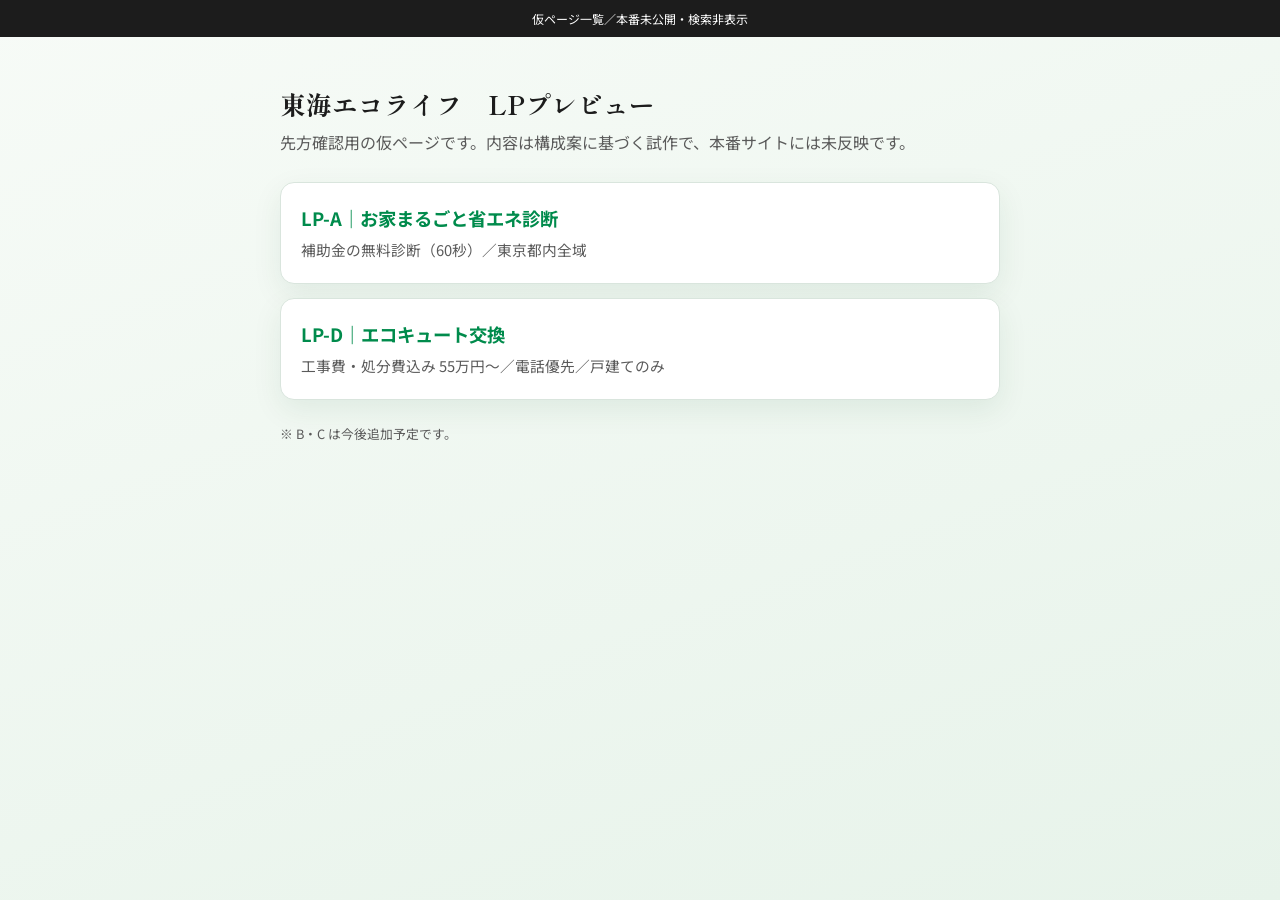
==== commit f4649525: "Add LP-D preview and hub index; restructure into a/ and d/." ====
--- a/index.html
+++ b/index.html
@@ -3,523 +3,43 @@
 <head>
   <meta charset="UTF-8">
   <meta name="viewport" content="width=device-width, initial-scale=1.0">
-  <title>【仮】お家まるごと省エネ診断｜東海エコライフ</title>
-  <meta name="description" content="太陽光・蓄電池・エコキュート・V2H・窓・玄関ドア。国＋東京都＋市区町村の制度から、あなたのお家に使える補助金を無料で診断します。">
+  <title>【仮】東海エコライフ LPプレビュー</title>
   <meta name="robots" content="noindex, nofollow">
   <link rel="preconnect" href="https://fonts.googleapis.com">
   <link rel="preconnect" href="https://fonts.gstatic.com" crossorigin>
-  <link href="https://fonts.googleapis.com/css2?family=Noto+Sans+JP:wght@400;500;700;800&family=Shippori+Mincho:wght@600;700&display=swap" rel="stylesheet">
-  <link rel="stylesheet" href="./assets/css/style.css">
+  <link href="https://fonts.googleapis.com/css2?family=Noto+Sans+JP:wght@400;700;800&family=Shippori+Mincho:wght@700&display=swap" rel="stylesheet">
+  <style>
+    :root { --green:#008b4c; --ink:#1c1c1c; --muted:#5a5a5a; --bg:#f4f7f4; }
+    * { box-sizing: border-box; }
+    body { margin:0; font-family:"Noto Sans JP",sans-serif; color:var(--ink); background:linear-gradient(160deg,#f7fbf7,#e7f3ea); min-height:100vh; }
+    .wrap { width:min(720px, calc(100% - 32px)); margin:48px auto; }
+    .banner { background:#1c1c1c; color:#fff; text-align:center; padding:10px; font-size:12px; }
+    h1 { font-family:"Shippori Mincho",serif; font-size:1.6rem; margin:0 0 8px; }
+    .lead { color:var(--muted); margin:0 0 28px; }
+    .cards { display:grid; gap:14px; }
+    a.card { display:block; padding:22px 20px; background:#fff; border-radius:14px; text-decoration:none; color:inherit; box-shadow:0 10px 30px rgba(0,80,40,.08); border:1px solid #d9e5dd; transition:.2s; }
+    a.card:hover { transform:translateY(-2px); border-color:var(--green); }
+    .card strong { display:block; color:var(--green); font-size:1.15rem; margin-bottom:6px; }
+    .card span { color:var(--muted); font-size:.92rem; }
+    .note { margin-top:24px; font-size:.8rem; color:var(--muted); }
+  </style>
 </head>
 <body>
-  <div class="preview-banner" role="status">
-    仮ページ（LP-A プレビュー）／本番未公開・検索非表示
+  <div class="banner">仮ページ一覧／本番未公開・検索非表示</div>
+  <div class="wrap">
+    <h1>東海エコライフ　LPプレビュー</h1>
+    <p class="lead">先方確認用の仮ページです。内容は構成案に基づく試作で、本番サイトには未反映です。</p>
+    <div class="cards">
+      <a class="card" href="./a/">
+        <strong>LP-A｜お家まるごと省エネ診断</strong>
+        <span>補助金の無料診断（60秒）／東京都内全域</span>
+      </a>
+      <a class="card" href="./d/">
+        <strong>LP-D｜エコキュート交換</strong>
+        <span>工事費・処分費込み 55万円〜／電話優先／戸建てのみ</span>
+      </a>
+    </div>
+    <p class="note">※ B・C は今後追加予定です。</p>
   </div>
-
-  <header class="site-header">
-    <div class="inner site-header__inner">
-      <a class="site-header__brand" href="#top">東海エコライフ</a>
-      <p class="site-header__meta">八王子支店　042-652-9777</p>
-    </div>
-  </header>
-
-  <main id="top">
-    <!-- S1 ファーストビュー -->
-    <section class="hero" aria-labelledby="hero-title">
-      <div class="hero__bg" aria-hidden="true"></div>
-      <div class="inner hero__inner">
-        <div class="hero__copy">
-          <p class="hero__label">補助金先生の無料診断</p>
-          <h1 id="hero-title" class="hero__title">お住まいで使える補助金、<br>ぜんぶ調べます。</h1>
-          <p class="hero__lead">
-            太陽光・蓄電池・エコキュート・V2H・窓・玄関ドア。<br>
-            国＋東京都＋お住まいの市区町村の制度から、<br class="sp-only">
-            あなたのお家に使える分だけを無料で診断します。
-          </p>
-          <a class="btn btn--primary" href="#diagnose">60秒の無料診断をはじめる</a>
-          <ul class="hero__trust">
-            <li>東京都内全域に対応（八王子支店）</li>
-            <li>補助金の申請は当社が代行</li>
-            <li>診断後に営業電話はしません</li>
-          </ul>
-        </div>
-        <div class="hero__visual" aria-hidden="true">
-          <div class="character-card">
-            <div class="character-card__face">診</div>
-            <p class="character-card__name">補助金先生</p>
-            <p class="character-card__note">※キャラクター画像は素材確定後に差し替え</p>
-          </div>
-        </div>
-      </div>
-    </section>
-
-    <!-- S2 迷い -->
-    <section class="section worries" aria-labelledby="worries-title">
-      <div class="inner">
-        <h2 id="worries-title" class="section__title">こんなことで迷っていませんか</h2>
-        <ul class="worry-list">
-          <li>電気代は上がり続けているが、何から手をつければいいか分からない</li>
-          <li>太陽光と蓄電池、うちにはどちらが合うのか判断できない</li>
-          <li>補助金があると聞くが、調べ方が分からないまま時間が過ぎている</li>
-          <li>訪問営業で見積をもらったが、妥当な金額なのか比較できない</li>
-        </ul>
-        <p class="section__note">
-          どれも、調べていないのが悪いのではありません。<br>
-          補助金は国・東京都・市区町村でそれぞれ制度があり、設備ごとに条件も金額も違う。<br>
-          個人で全部を調べるのは現実的ではありません。
-        </p>
-      </div>
-    </section>
-
-    <!-- S3 診断とは -->
-    <section class="section about" aria-labelledby="about-title">
-      <div class="inner">
-        <h2 id="about-title" class="section__title">補助金先生の無料診断とは</h2>
-        <ol class="steps">
-          <li class="steps__item">
-            <span class="steps__num">01</span>
-            <p class="steps__body">4つの質問に答える（60秒）</p>
-          </li>
-          <li class="steps__item">
-            <span class="steps__num">02</span>
-            <p class="steps__body">その場で、使える可能性のある制度と概算額を表示</p>
-          </li>
-          <li class="steps__item">
-            <span class="steps__num">03</span>
-            <p class="steps__body">詳しい金額はLINEでお届け（当日〜翌日。営業電話はせず、訪問はご希望の場合のみ）</p>
-          </li>
-        </ol>
-        <div class="cta-block">
-          <a class="btn btn--primary" href="#diagnose">無料診断をはじめる</a>
-        </div>
-      </div>
-    </section>
-
-    <!-- S4 診断フォーム -->
-    <section class="section diagnose" id="diagnose" aria-labelledby="diagnose-title">
-      <div class="inner">
-        <h2 id="diagnose-title" class="section__title">60秒の無料診断</h2>
-        <p class="section__lead">お名前・電話番号は不要です。4つの質問にお答えください。</p>
-
-        <form id="diagnose-form" class="diagnose-form" novalidate>
-          <fieldset class="diagnose-form__field">
-            <legend>1. お住まいの区市町村を選んでください</legend>
-            <select id="area" name="area" required>
-              <option value="">選択してください</option>
-              <optgroup label="23区">
-                <option>千代田区</option><option>中央区</option><option>港区</option>
-                <option>新宿区</option><option>文京区</option><option>台東区</option>
-                <option>墨田区</option><option>江東区</option><option>品川区</option>
-                <option>目黒区</option><option>大田区</option><option>世田谷区</option>
-                <option>渋谷区</option><option>中野区</option><option>杉並区</option>
-                <option>豊島区</option><option>北区</option><option>荒川区</option>
-                <option>板橋区</option><option>練馬区</option><option>足立区</option>
-                <option>葛飾区</option><option>江戸川区</option>
-              </optgroup>
-              <optgroup label="北多摩">
-                <option>立川市</option><option>武蔵野市</option><option>三鷹市</option>
-                <option>府中市</option><option>昭島市</option><option>調布市</option>
-                <option>小金井市</option><option>小平市</option><option>東村山市</option>
-                <option>国分寺市</option><option>国立市</option><option>狛江市</option>
-                <option>東大和市</option><option>清瀬市</option><option>東久留米市</option>
-                <option>武蔵村山市</option>
-              </optgroup>
-              <optgroup label="南多摩">
-                <option>八王子市</option><option>町田市</option><option>日野市</option>
-                <option>多摩市</option><option>稲城市</option>
-              </optgroup>
-              <optgroup label="西多摩">
-                <option>青梅市</option><option>福生市</option><option>羽村市</option>
-                <option>あきる野市</option><option>瑞穂町</option><option>日の出町</option>
-                <option>檜原村</option><option>奥多摩町</option>
-              </optgroup>
-              <optgroup label="島しょ">
-                <option>大島町</option><option>利島村</option><option>新島村</option>
-                <option>神津島村</option><option>三宅村</option><option>御蔵島村</option>
-                <option>八丈町</option><option>青ヶ島村</option><option>小笠原村</option>
-              </optgroup>
-              <option value="other">東京都以外</option>
-            </select>
-          </fieldset>
-
-          <fieldset class="diagnose-form__field">
-            <legend>2. 毎月の電気代はおおよそいくらですか</legend>
-            <div class="choice-grid">
-              <label><input type="radio" name="bill" value="〜1万円" required> 〜1万円</label>
-              <label><input type="radio" name="bill" value="1〜2万円"> 1〜2万円</label>
-              <label><input type="radio" name="bill" value="2〜3万円"> 2〜3万円</label>
-              <label><input type="radio" name="bill" value="3万円以上"> 3万円以上</label>
-            </div>
-          </fieldset>
-
-          <fieldset class="diagnose-form__field">
-            <legend>3. 戸建ての築年数を教えてください</legend>
-            <div class="choice-grid">
-              <label><input type="radio" name="age" value="〜10年" required> 〜10年</label>
-              <label><input type="radio" name="age" value="11〜20年"> 11〜20年</label>
-              <label><input type="radio" name="age" value="21〜30年"> 21〜30年</label>
-              <label><input type="radio" name="age" value="31年以上"> 31年以上</label>
-            </div>
-          </fieldset>
-
-          <fieldset class="diagnose-form__field">
-            <legend>4. 気になる設備はどれですか（複数選択可）</legend>
-            <div class="choice-grid choice-grid--equip">
-              <label><input type="checkbox" name="equip" value="solar"> 太陽光発電</label>
-              <label><input type="checkbox" name="equip" value="battery"> 蓄電池</label>
-              <label><input type="checkbox" name="equip" value="ecocute"> エコキュート</label>
-              <label><input type="checkbox" name="equip" value="v2h"> V2H</label>
-              <label><input type="checkbox" name="equip" value="window"> 内窓・断熱窓</label>
-              <label><input type="checkbox" name="equip" value="door"> 玄関ドア</label>
-            </div>
-          </fieldset>
-
-          <p id="form-error" class="form-error" hidden></p>
-          <button type="submit" class="btn btn--primary btn--block">診断結果を見る</button>
-        </form>
-
-        <div id="diagnose-result" class="diagnose-result" hidden>
-          <div id="result-out" class="diagnose-result__out" hidden>
-            <h3>申し訳ございません</h3>
-            <p>現在は東京都内のご相談を受けております。<br>神奈川・埼玉は、将来広げる予定です。</p>
-          </div>
-          <div id="result-ok" class="diagnose-result__ok" hidden>
-            <h3><span id="result-area"></span>にお住まいの方が使える可能性のある制度</h3>
-            <div id="result-programs" class="program-list"></div>
-            <p class="result-range">
-              選択された設備の場合、<strong>合計<span id="result-min"></span>万円〜<span id="result-max"></span>万円</strong>の補助が受けられる可能性があります。
-            </p>
-            <p>申請手続きは、すべて当社が代行します。</p>
-            <p class="tiny">※金額は設備容量・申請時期・予算の残額により変動します。正確な金額は個別の診断が必要です。</p>
-            <div class="result-cta">
-              <a class="btn btn--line" href="https://line.me/" target="_blank" rel="noopener">LINEで正確な金額を受け取る</a>
-              <p class="tiny">当日〜翌日にご返信します（20時頃までのお問い合わせは、当日中にご返信できることがほとんどです）。営業電話はいたしません。</p>
-              <p class="result-alt">
-                LINEをお使いでない方：
-                <a href="#contact-form">フォームで受け取る</a>
-                ／ お電話 <a href="tel:0426529777">042-652-9777</a>（9:00〜18:00、土日祝も受付）
-              </p>
-            </div>
-          </div>
-        </div>
-      </div>
-    </section>
-
-    <!-- S5 対象設備 -->
-    <section class="section equipment" id="equipment" aria-labelledby="equipment-title">
-      <div class="inner">
-        <h2 id="equipment-title" class="section__title">対象設備</h2>
-        <p class="section__lead">6つの設備すべてに対応しています。気になるものからご覧ください。</p>
-        <div class="equip-grid">
-          <article class="equip-card">
-            <h3>太陽光発電</h3>
-            <p class="equip-card__desc">電気を自分でつくる</p>
-            <p class="equip-card__who">日中の電気使用が多い／屋根に日当たりがある</p>
-            <span class="badge">8社比較の当社おすすめ：HESTAソーラー</span>
-          </article>
-          <article class="equip-card">
-            <h3>蓄電池</h3>
-            <p class="equip-card__desc">つくった電気を貯めて夜に使う</p>
-            <p class="equip-card__who">停電が不安／太陽光を既に設置済み</p>
-            <span class="badge">8社比較の当社おすすめ：テスラ Powerwall</span>
-          </article>
-          <article class="equip-card">
-            <h3>エコキュート</h3>
-            <p class="equip-card__desc">給湯を電気でまかなう</p>
-            <p class="equip-card__who">ガス給湯器が10年以上／ガス代が高い</p>
-          </article>
-          <article class="equip-card">
-            <h3>V2H</h3>
-            <p class="equip-card__desc">電気自動車を蓄電池として使う</p>
-            <p class="equip-card__who">EVをお持ち／購入を検討中</p>
-          </article>
-          <article class="equip-card">
-            <h3>内窓・断熱窓</h3>
-            <p class="equip-card__desc">熱の出入りを抑える</p>
-            <p class="equip-card__who">結露／底冷え／夏の暑さ</p>
-          </article>
-          <article class="equip-card">
-            <h3>玄関ドア</h3>
-            <p class="equip-card__desc">玄関からの冷気を遮る</p>
-            <p class="equip-card__who">玄関が寒い／ドアが古い</p>
-          </article>
-        </div>
-      </div>
-    </section>
-
-    <!-- S6 補助金の組み合わせ -->
-    <section class="section subsidy" id="subsidy" aria-labelledby="subsidy-title">
-      <div class="inner">
-        <h2 id="subsidy-title" class="section__title">補助金は「組み合わせ」で変わる</h2>
-        <p class="section__lead">当社は、以下の補助金制度の登録事業者です。</p>
-        <div class="table-wrap">
-          <table class="data-table">
-            <thead>
-              <tr><th>制度</th><th>対象設備</th></tr>
-            </thead>
-            <tbody>
-              <tr><td>東京都 クールネット東京</td><td>太陽光・蓄電池・エコキュート・V2H・窓・玄関</td></tr>
-              <tr><td>資源エネルギー庁 令和7年度補正 DR家庭用蓄電池事業</td><td>蓄電池</td></tr>
-              <tr><td>先進的窓リノベ2026事業</td><td>窓・玄関</td></tr>
-              <tr><td>給湯省エネ2026事業</td><td>エコキュート</td></tr>
-            </tbody>
-          </table>
-        </div>
-        <p class="section__note">
-          補助金は制度ごとに申請方法・期限・必要書類が異なります。当社は登録事業者として、
-          <strong>どの制度が使えるかの診断から申請書類の作成・提出まで、すべて代行します。</strong>
-        </p>
-        <div class="example-card">
-          <h3>併用例（条件つき）</h3>
-          <p><strong>例：八王子市 Y様邸</strong></p>
-          <ul>
-            <li>設備：【Instagram投稿から記載】（例：太陽光 ◯kW ＋ 蓄電池 ◯kWh）</li>
-            <li>使った制度：【Instagram投稿から記載】（例：国／東京都／八王子市）</li>
-            <li>補助金合計：【補助金額：収集後に記載】／申請時期：【収集後に記載】</li>
-          </ul>
-          <p class="tiny">費用や補助金額など、詳しくはお気軽にお問い合わせください。ここに掲載しきれない過去の事例もございます。</p>
-        </div>
-        <p class="tiny">※補助金額は設備の種類・容量、お住まいの自治体、申請時期、予算の残額により異なります。同額の交付を保証するものではありません。</p>
-        <div class="cta-block">
-          <a class="btn btn--primary" href="#diagnose">無料診断をはじめる</a>
-        </div>
-      </div>
-    </section>
-
-    <!-- S7 設備詳細 -->
-    <section class="section detail" id="detail" aria-labelledby="detail-title">
-      <div class="inner">
-        <h2 id="detail-title" class="section__title">設備ごとの目安</h2>
-        <p class="section__note">太陽光・蓄電池・エコキュート・V2Hは、いずれも<strong>ほぼ1日で工事が完了</strong>します（太陽光と蓄電池の同時設置のみ、最大2日程度）。</p>
-
-        <div class="detail-block">
-          <h3>太陽光発電</h3>
-          <dl class="spec-list">
-            <div><dt>費用の目安</dt><dd>100万円〜250万円（3kW〜10kW）</dd></div>
-            <div><dt>工期</dt><dd>ほぼ1日</dd></div>
-            <div><dt>当社のおすすめ</dt><dd>HESTAソーラー（8社を比較したうえでのおすすめ）</dd></div>
-            <div><dt>おすすめの理由</dt><dd>【要確認】藤野さん確認後に記載</dd></div>
-            <div><dt>取扱メーカー</dt><dd>HESTAソーラー、カナディアンソーラー、DMM、長州産業、Panasonic、シャープ、ネクストドライブ、ソーラーフロンティア</dd></div>
-            <div><dt>向いている家</dt><dd>日中の電気使用が多い／屋根に日当たりがある／屋根の状態が良好</dd></div>
-            <div><dt>向かない家</dt><dd>北向きの急勾配屋根／築35年以上で先に屋根補修が必要な場合</dd></div>
-          </dl>
-        </div>
-
-        <div class="detail-block">
-          <h3>蓄電池</h3>
-          <dl class="spec-list">
-            <div><dt>費用の目安</dt><dd>150万円〜360万円（5kWh〜19.9kWh）</dd></div>
-            <div><dt>工期</dt><dd>ほぼ1日</dd></div>
-            <div><dt>当社のおすすめ</dt><dd>テスラ Powerwall（8社を比較したうえでのおすすめ）</dd></div>
-            <div><dt>おすすめの理由</dt><dd>【要確認】藤野さん確認後に記載</dd></div>
-            <div><dt>取扱メーカー</dt><dd>Nichicon、テスラ、オムロン、長州産業、京セラ、Panasonic、シャープ、ダイヤゼブラ</dd></div>
-            <div><dt>向いている家</dt><dd>停電が不安／太陽光を既に設置済み／夜間の電気使用が多い</dd></div>
-            <div><dt>向かない家</dt><dd>日中も夜間も電気使用が少ない世帯</dd></div>
-          </dl>
-        </div>
-
-        <p class="recommend-note">
-          当社は太陽光8社・蓄電池8社を取り扱い、性能・保証・価格を比較したうえで、現在は
-          <strong>太陽光ならHESTAソーラー、蓄電池ならテスラ Powerwall</strong> をおすすめしています。
-          屋根の形状や電気の使い方によっては、他のメーカーの方が合う場合もあります。その場合は正直にご提案します。
-        </p>
-
-        <div class="detail-block">
-          <h3>エコキュート</h3>
-          <dl class="spec-list">
-            <div><dt>費用の目安</dt><dd>370L前後：55万円〜／460L前後：59万円〜（工事費・処分費込み）</dd></div>
-            <div><dt>工期</dt><dd>ほぼ1日（応急処置が可能な場合は当日・翌日も可。戸建てのみ）</dd></div>
-            <div><dt>取扱メーカー</dt><dd>三菱電機、Panasonic、コロナ、ダイキン</dd></div>
-            <div><dt>向いている家</dt><dd>ガス給湯器が10年以上／ガス代が高い</dd></div>
-          </dl>
-        </div>
-
-        <div class="detail-block">
-          <h3>V2H</h3>
-          <dl class="spec-list">
-            <div><dt>費用の目安</dt><dd>要個別見積</dd></div>
-            <div><dt>工期</dt><dd>ほぼ1日</dd></div>
-            <div><dt>取扱メーカー</dt><dd>Nichicon ほか</dd></div>
-            <div><dt>掲載方針</dt><dd>実績が少ないため前面には出しません。EVをお持ちの方はご相談ください。</dd></div>
-          </dl>
-        </div>
-
-        <div class="detail-block">
-          <h3>窓・玄関ドア</h3>
-          <p>詳細はマドリノベLP（LP-C）にてご案内予定です。このページでは概要のみの扱いです。</p>
-        </div>
-      </div>
-    </section>
-
-    <!-- S8 対応事例 -->
-    <section class="section cases" id="cases" aria-labelledby="cases-title">
-      <div class="inner">
-        <h2 id="cases-title" class="section__title">対応事例</h2>
-        <p class="section__lead">ご提案・補助金申請・工事手配まで対応した事例です（公開中の事例のみ）。</p>
-        <div class="case-grid">
-          <article class="case-card">
-            <p class="case-card__area">八王子市</p>
-            <p>設備構成・容量・メーカー：【Instagram投稿から収集】</p>
-            <p>使った制度：【収集後に記載】</p>
-            <p>補助金額：【了承済みの場合のみ】</p>
-            <p class="tiny">導入時期・工期：【収集後に記載】</p>
-          </article>
-          <article class="case-card">
-            <p class="case-card__area">青梅市</p>
-            <p>設備構成・容量・メーカー：【Instagram投稿から収集】</p>
-            <p>使った制度：【収集後に記載】</p>
-            <p>補助金額：【了承済みの場合のみ】</p>
-            <p class="tiny">導入時期・工期：【収集後に記載】</p>
-          </article>
-          <article class="case-card">
-            <p class="case-card__area">昭島市</p>
-            <p>設備構成・容量・メーカー：【Instagram投稿から収集】</p>
-            <p>使った制度：【収集後に記載】</p>
-            <p>補助金額：【了承済みの場合のみ】</p>
-            <p class="tiny">導入時期・工期：【収集後に記載】</p>
-          </article>
-        </div>
-        <p class="section__note">
-          費用や補助金額など、詳しくはお気軽にお問い合わせください。ここに掲載しきれない過去の事例もございます。
-        </p>
-      </div>
-    </section>
-
-    <!-- S9 流れ -->
-    <section class="section flow" id="flow" aria-labelledby="flow-title">
-      <div class="inner">
-        <h2 id="flow-title" class="section__title">ご相談から工事までの流れ</h2>
-        <ol class="flow-list">
-          <li><span>1</span><div><strong>無料診断（Web）</strong><p>60秒</p></div></li>
-          <li><span>2</span><div><strong>LINEで詳細をお届け</strong><p>当日〜翌日（20時頃までのお問い合わせは、ほとんど当日中）</p></div></li>
-          <li class="flow-list__pause"><span>—</span><div><p>ここで終了されても構いません</p></div></li>
-          <li><span>3</span><div><strong>現地調査</strong><p>提携施工会社と当社が同行／ご希望の日程</p></div></li>
-          <li><span>4</span><div><strong>お見積のご提示</strong><p>調査後にお伝えします</p></div></li>
-          <li><span>5</span><div><strong>ご契約・補助金申請</strong><p>当社がすべて代行（申請時期は制度により着工前・設置後など）</p></div></li>
-          <li><span>6</span><div><strong>工事</strong><p>提携施工会社が実施／設備により1日〜</p></div></li>
-          <li><span>7</span><div><strong>アフターフォロー</strong><p>導入後もご相談いただけます</p></div></li>
-        </ol>
-        <p class="section__note">
-          工事は、当社が品質を確認した提携施工会社が担当します。補助金の申請とメーカー選定は当社が一括で行います。
-        </p>
-        <div class="cta-block">
-          <a class="btn btn--primary" href="#diagnose">無料診断をはじめる</a>
-        </div>
-      </div>
-    </section>
-
-    <!-- S10 FAQ -->
-    <section class="section faq" id="faq" aria-labelledby="faq-title">
-      <div class="inner">
-        <h2 id="faq-title" class="section__title">よくあるご質問</h2>
-        <div class="faq-list">
-          <details>
-            <summary>診断を受けたら営業の電話が来ますか</summary>
-            <p>診断後に営業電話はしません。ご連絡はLINE（またはお客様が選んだ連絡方法）で行い、訪問はご希望の場合のみです。</p>
-          </details>
-          <details>
-            <summary>返事はいつ来ますか</summary>
-            <p>当日〜翌日です。20時頃までのお問い合わせは、ほとんど当日中に返信しています。</p>
-          </details>
-          <details>
-            <summary>23区に住んでいますが対象ですか</summary>
-            <p>東京都内全域に対応しています。</p>
-          </details>
-          <details>
-            <summary>神奈川・埼玉に住んでいますが対象ですか</summary>
-            <p>現在は東京都内のみです。将来、神奈川・埼玉の順に広げる予定です。</p>
-          </details>
-          <details>
-            <summary>相談だけでも大丈夫ですか</summary>
-            <p>問題ありません。相談だけでもOKです。</p>
-          </details>
-          <details>
-            <summary>工事はどこがやるのですか</summary>
-            <p>当社が品質を確認した提携施工会社が施工します。補助金申請とメーカー選定は当社が担当します。</p>
-          </details>
-          <details>
-            <summary>他社で見積を取っていますが相談できますか</summary>
-            <p>できます。比較のための相談も歓迎です。</p>
-          </details>
-          <details>
-            <summary>補助金の申請は自分でやるのですか</summary>
-            <p>すべて当社が代行します。国・東京都・市区町村のどの制度も対応します。</p>
-          </details>
-          <details>
-            <summary>おすすめのメーカーはありますか</summary>
-            <p>8社を比較したうえで、太陽光はHESTAソーラー、蓄電池はテスラ Powerwallをおすすめしています。条件により他社もご提案します。</p>
-          </details>
-          <details>
-            <summary>工事中は家にいる必要がありますか</summary>
-            <p>設備により異なります。現地調査の際に具体的にご案内します。</p>
-          </details>
-          <details>
-            <summary>築年数が古くても設置できますか</summary>
-            <p>屋根の状態によります。現地調査で判断します。</p>
-          </details>
-        </div>
-      </div>
-    </section>
-
-    <!-- S11 会社情報 -->
-    <section class="section company" id="company" aria-labelledby="company-title">
-      <div class="inner">
-        <h2 id="company-title" class="section__title">会社情報</h2>
-        <dl class="company-list">
-          <div><dt>会社名</dt><dd>東海エコライフ（八王子支店）</dd></div>
-          <div><dt>補助金登録</dt><dd>クールネット東京／DR家庭用蓄電池事業／先進的窓リノベ2026／給湯省エネ2026 の登録事業者</dd></div>
-          <div><dt>取扱メーカー</dt><dd>太陽光8社・蓄電池8社・エコキュート4社・窓／玄関各社</dd></div>
-          <div><dt>施工体制</dt><dd>提携施工会社による施工。当社は診断・補助金申請・メーカー選定・工事手配を担当</dd></div>
-          <div><dt>対応エリア</dt><dd>東京都内全域（23区・多摩地域・島しょ）。八王子支店を拠点に、八王子・立川・町田・青梅など多摩地域のお客様を中心にご対応</dd></div>
-          <div><dt>電話</dt><dd><a href="tel:0426529777">042-652-9777</a>／9:00〜18:00（平日・土日祝）</dd></div>
-        </dl>
-        <p class="recommend-note">
-          当社は特定メーカーの施工部隊を持たないため、<strong>お客様の家に最適なメーカー・制度を中立に選べます。</strong>
-          多数のメーカーを比較したうえで、現在は太陽光ならHESTAソーラー、蓄電池ならテスラ Powerwall をおすすめしています。
-          補助金の登録事業者として、国・東京都・市区町村のすべての申請を責任を持って代行します。
-        </p>
-      </div>
-    </section>
-
-    <!-- S12 最終CTA -->
-    <section class="section final-cta" id="final" aria-labelledby="final-title">
-      <div class="inner">
-        <h2 id="final-title" class="section__title">まずは、使える補助金を調べることから。</h2>
-        <p class="section__lead">
-          設備を決めるのはそのあとで構いません。<br>
-          60秒の質問にお答えいただくだけで、お住まいの地域で使える制度をお調べします。
-        </p>
-        <a class="btn btn--primary" href="#diagnose">無料診断をはじめる</a>
-        <ul class="hero__trust hero__trust--center">
-          <li>相談だけでもOK</li>
-          <li>営業電話はしません</li>
-          <li>訪問はご希望の場合のみ</li>
-        </ul>
-        <p class="final-phone">お電話でのご相談：<a href="tel:0426529777">042-652-9777</a>（9:00〜18:00、土日祝も受付）</p>
-
-        <div class="contact-form-box" id="contact-form">
-          <h3>フォームで受け取る（仮）</h3>
-          <p class="tiny">本番接続前のUI確認用です。送信はしません。</p>
-          <form id="contact-dummy" class="contact-dummy">
-            <label>お名前 <input type="text" name="name" autocomplete="name"></label>
-            <label>メールまたは電話 <input type="text" name="contact" autocomplete="email"></label>
-            <label>ご相談内容 <textarea name="message" rows="3"></textarea></label>
-            <button type="submit" class="btn btn--secondary">送信（デモ）</button>
-            <p id="contact-msg" class="tiny" hidden></p>
-          </form>
-        </div>
-      </div>
-    </section>
-  </main>
-
-  <footer class="site-footer">
-    <div class="inner">
-      <p>© 東海エコライフ　LP-A プレビュー</p>
-    </div>
-  </footer>
-
-  <a class="sticky-cta" href="#diagnose">無料診断をはじめる</a>
-
-  <script src="./assets/js/main.js"></script>
 </body>
 </html>
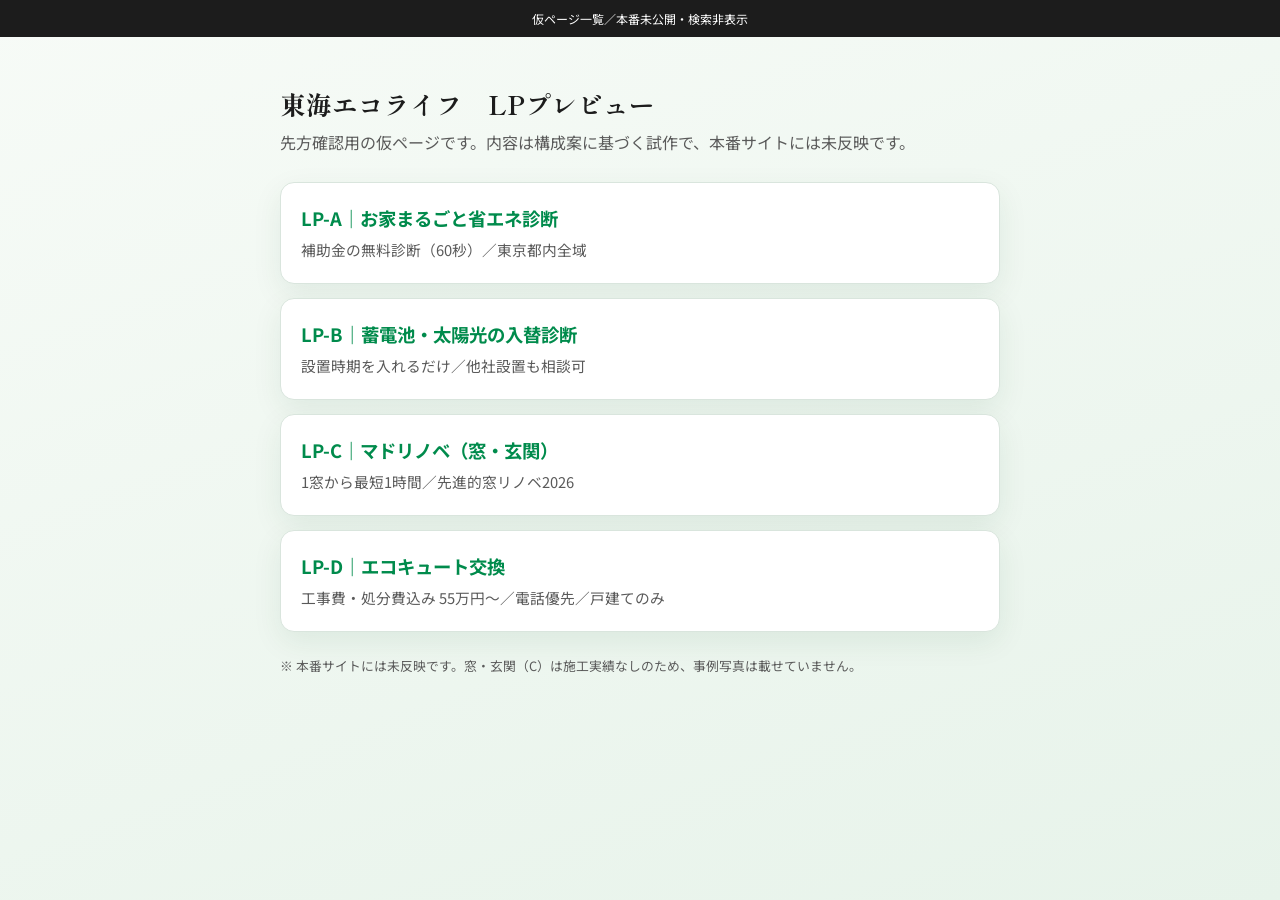
==== commit 0e4ca1e3: "Add LP-B and LP-C preview pages." ====
--- a/index.html
+++ b/index.html
@@ -34,12 +34,20 @@
         <strong>LP-A｜お家まるごと省エネ診断</strong>
         <span>補助金の無料診断（60秒）／東京都内全域</span>
       </a>
+      <a class="card" href="./b/">
+        <strong>LP-B｜蓄電池・太陽光の入替診断</strong>
+        <span>設置時期を入れるだけ／他社設置も相談可</span>
+      </a>
+      <a class="card" href="./c/">
+        <strong>LP-C｜マドリノベ（窓・玄関）</strong>
+        <span>1窓から最短1時間／先進的窓リノベ2026</span>
+      </a>
       <a class="card" href="./d/">
         <strong>LP-D｜エコキュート交換</strong>
         <span>工事費・処分費込み 55万円〜／電話優先／戸建てのみ</span>
       </a>
     </div>
-    <p class="note">※ B・C は今後追加予定です。</p>
+    <p class="note">※ 本番サイトには未反映です。窓・玄関（C）は施工実績なしのため、事例写真は載せていません。</p>
   </div>
 </body>
 </html>
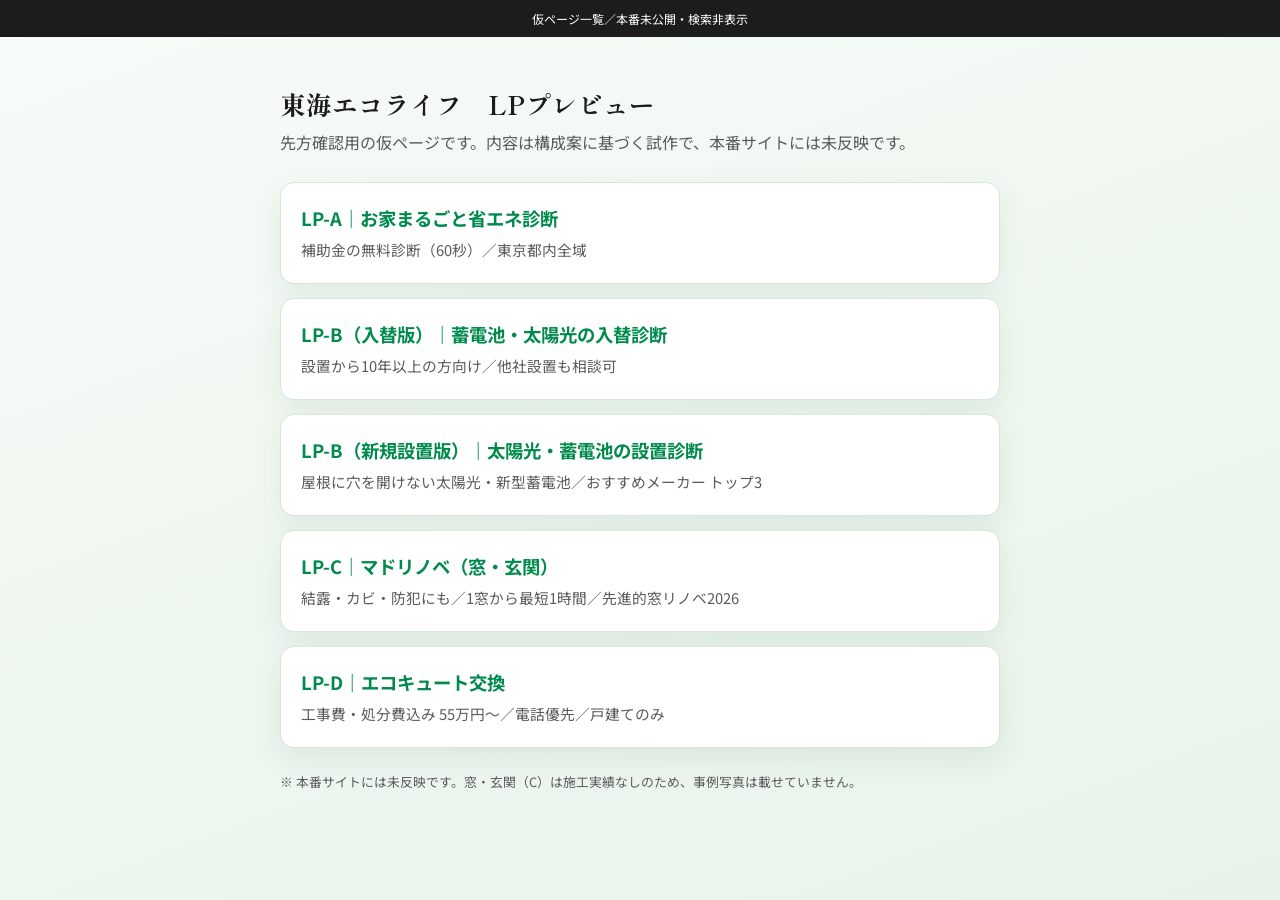
==== commit 2e5fc526: "LP修正指示書（10/28）の反映：LP-B新規設置版・トップ3・窓玄関の訴求追加 - LP-B 新規設置版（/b-new/）を新規作成。S1〜S10構成、4問の設置診断（屋根種別でヘスタ可否判定） " ====
--- a/index.html
+++ b/index.html
@@ -35,12 +35,16 @@
         <span>補助金の無料診断（60秒）／東京都内全域</span>
       </a>
       <a class="card" href="./b/">
-        <strong>LP-B｜蓄電池・太陽光の入替診断</strong>
-        <span>設置時期を入れるだけ／他社設置も相談可</span>
+        <strong>LP-B（入替版）｜蓄電池・太陽光の入替診断</strong>
+        <span>設置から10年以上の方向け／他社設置も相談可</span>
+      </a>
+      <a class="card" href="./b-new/">
+        <strong>LP-B（新規設置版）｜太陽光・蓄電池の設置診断</strong>
+        <span>屋根に穴を開けない太陽光・新型蓄電池／おすすめメーカー トップ3</span>
       </a>
       <a class="card" href="./c/">
         <strong>LP-C｜マドリノベ（窓・玄関）</strong>
-        <span>1窓から最短1時間／先進的窓リノベ2026</span>
+        <span>結露・カビ・防犯にも／1窓から最短1時間／先進的窓リノベ2026</span>
       </a>
       <a class="card" href="./d/">
         <strong>LP-D｜エコキュート交換</strong>
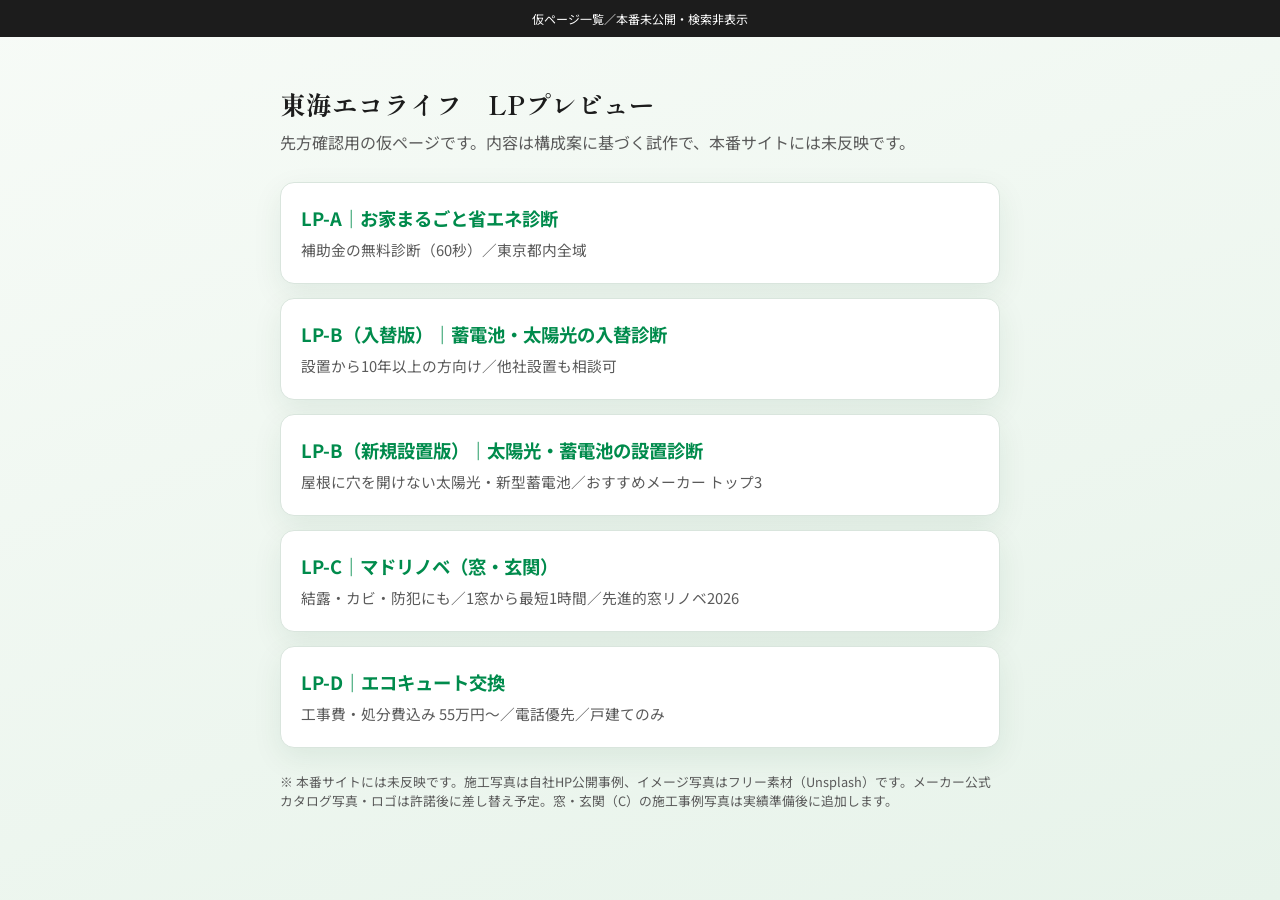
==== commit e241d802: "一覧ページの注記を画像追加後の内容に更新 Co-authored-by: Cursor <cursoragent@cursor.com>" ====
--- a/index.html
+++ b/index.html
@@ -51,7 +51,7 @@
         <span>工事費・処分費込み 55万円〜／電話優先／戸建てのみ</span>
       </a>
     </div>
-    <p class="note">※ 本番サイトには未反映です。窓・玄関（C）は施工実績なしのため、事例写真は載せていません。</p>
+    <p class="note">※ 本番サイトには未反映です。施工写真は自社HP公開事例、イメージ写真はフリー素材（Unsplash）です。メーカー公式カタログ写真・ロゴは許諾後に差し替え予定。窓・玄関（C）の施工事例写真は実績準備後に追加します。</p>
   </div>
 </body>
 </html>
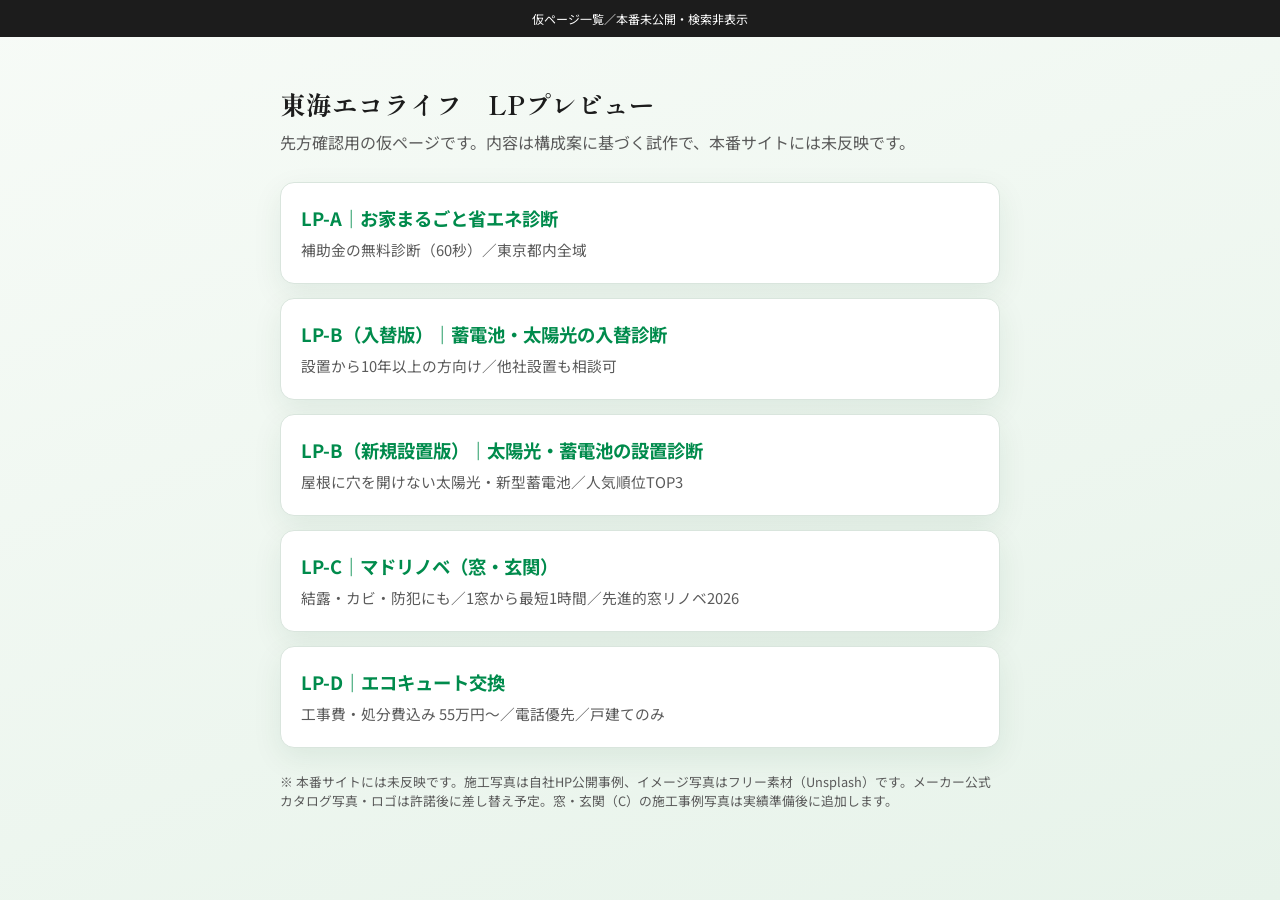
==== commit a229d666: "LP-B入替版をデザイン刷新、TOP3を人気順位で差し替え - b/index.html・style.css を全画面ヒーロー＋設備パネル構成で作り直し（main.js が参照するidは維持） - b" ====
--- a/index.html
+++ b/index.html
@@ -40,7 +40,7 @@
       </a>
       <a class="card" href="./b-new/">
         <strong>LP-B（新規設置版）｜太陽光・蓄電池の設置診断</strong>
-        <span>屋根に穴を開けない太陽光・新型蓄電池／おすすめメーカー トップ3</span>
+        <span>屋根に穴を開けない太陽光・新型蓄電池／人気順位TOP3</span>
       </a>
       <a class="card" href="./c/">
         <strong>LP-C｜マドリノベ（窓・玄関）</strong>
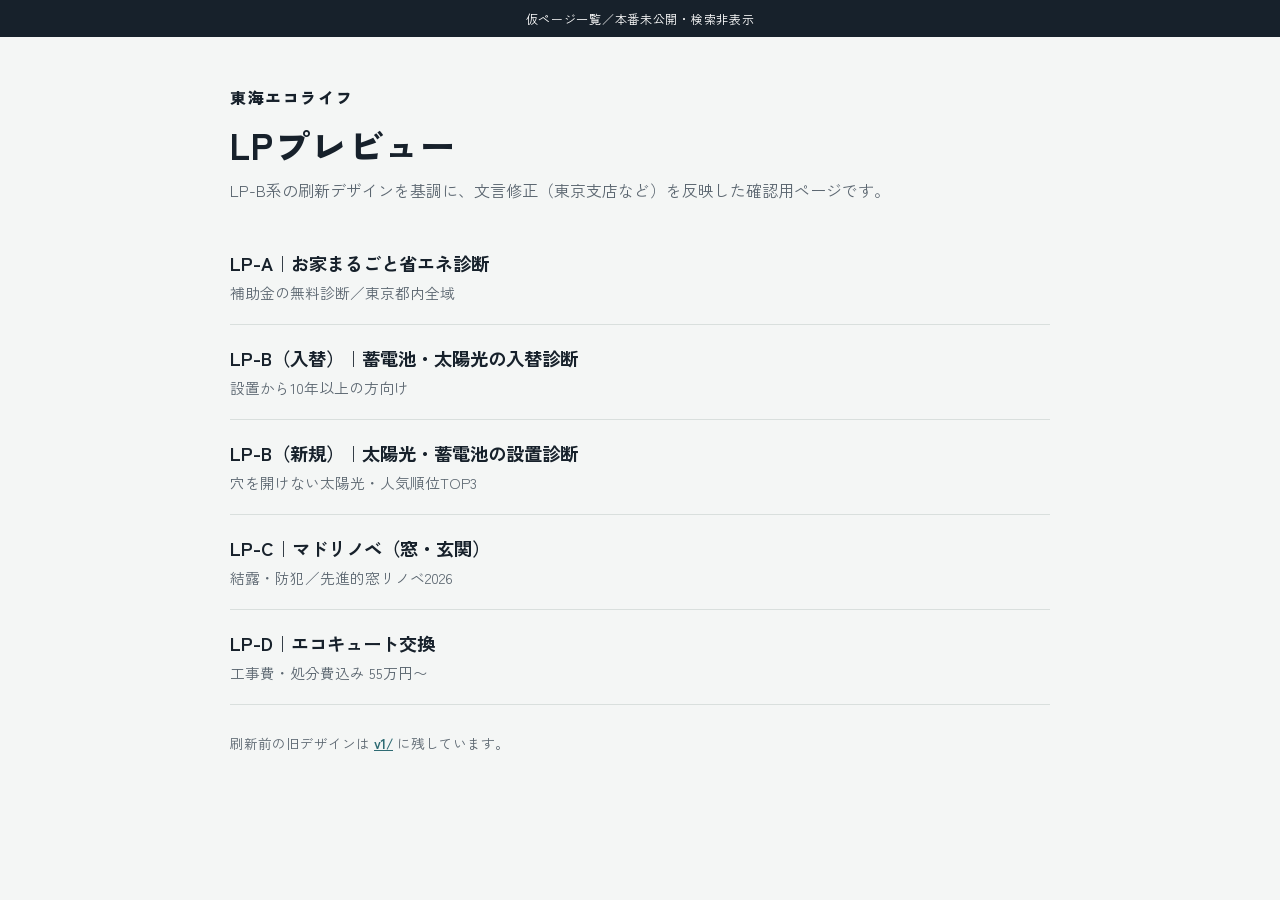
==== commit 42f0ce79: "Archive the previous LP preview under v1 and unify the live pages. Keep the refreshed LP-B design an" ====
--- a/index.html
+++ b/index.html
@@ -7,51 +7,36 @@
   <meta name="robots" content="noindex, nofollow">
   <link rel="preconnect" href="https://fonts.googleapis.com">
   <link rel="preconnect" href="https://fonts.gstatic.com" crossorigin>
-  <link href="https://fonts.googleapis.com/css2?family=Noto+Sans+JP:wght@400;700;800&family=Shippori+Mincho:wght@700&display=swap" rel="stylesheet">
+  <link href="https://fonts.googleapis.com/css2?family=Zen+Kaku+Gothic+New:wght@400;700;900&family=Manrope:wght@700;800&display=swap" rel="stylesheet">
   <style>
-    :root { --green:#008b4c; --ink:#1c1c1c; --muted:#5a5a5a; --bg:#f4f7f4; }
-    * { box-sizing: border-box; }
-    body { margin:0; font-family:"Noto Sans JP",sans-serif; color:var(--ink); background:linear-gradient(160deg,#f7fbf7,#e7f3ea); min-height:100vh; }
-    .wrap { width:min(720px, calc(100% - 32px)); margin:48px auto; }
-    .banner { background:#1c1c1c; color:#fff; text-align:center; padding:10px; font-size:12px; }
-    h1 { font-family:"Shippori Mincho",serif; font-size:1.6rem; margin:0 0 8px; }
+    :root { --ink:#17212b; --muted:#5b6670; --sun:#f2a900; --paper:#f4f6f5; --line:#d9dfdd; }
+    * { box-sizing:border-box; }
+    body { margin:0; font-family:"Zen Kaku Gothic New",sans-serif; color:var(--ink); background:var(--paper); }
+    .banner { background:var(--ink); color:#fff; text-align:center; padding:10px; font-size:12px; letter-spacing:.06em; }
+    .wrap { width:min(820px, calc(100% - 40px)); margin:48px auto 80px; }
+    h1 { margin:0 0 8px; font-size:clamp(1.6rem,4vw,2.2rem); font-weight:900; letter-spacing:.04em; }
+    .brand { margin:0 0 10px; font-weight:900; letter-spacing:.1em; }
     .lead { color:var(--muted); margin:0 0 28px; }
-    .cards { display:grid; gap:14px; }
-    a.card { display:block; padding:22px 20px; background:#fff; border-radius:14px; text-decoration:none; color:inherit; box-shadow:0 10px 30px rgba(0,80,40,.08); border:1px solid #d9e5dd; transition:.2s; }
-    a.card:hover { transform:translateY(-2px); border-color:var(--green); }
-    .card strong { display:block; color:var(--green); font-size:1.15rem; margin-bottom:6px; }
-    .card span { color:var(--muted); font-size:.92rem; }
-    .note { margin-top:24px; font-size:.8rem; color:var(--muted); }
+    a.item { display:block; padding:20px 0; border-bottom:1px solid var(--line); color:inherit; text-decoration:none; }
+    a.item:hover { color:#2e6b73; }
+    a.item strong { display:block; font-size:1.15rem; margin-bottom:4px; }
+    a.item span { color:var(--muted); font-size:.92rem; }
+    .note { margin-top:28px; font-size:.85rem; color:var(--muted); }
+    .note a { color:#2e6b73; font-weight:700; }
   </style>
 </head>
 <body>
   <div class="banner">仮ページ一覧／本番未公開・検索非表示</div>
   <div class="wrap">
-    <h1>東海エコライフ　LPプレビュー</h1>
-    <p class="lead">先方確認用の仮ページです。内容は構成案に基づく試作で、本番サイトには未反映です。</p>
-    <div class="cards">
-      <a class="card" href="./a/">
-        <strong>LP-A｜お家まるごと省エネ診断</strong>
-        <span>補助金の無料診断（60秒）／東京都内全域</span>
-      </a>
-      <a class="card" href="./b/">
-        <strong>LP-B（入替版）｜蓄電池・太陽光の入替診断</strong>
-        <span>設置から10年以上の方向け／他社設置も相談可</span>
-      </a>
-      <a class="card" href="./b-new/">
-        <strong>LP-B（新規設置版）｜太陽光・蓄電池の設置診断</strong>
-        <span>屋根に穴を開けない太陽光・新型蓄電池／人気順位TOP3</span>
-      </a>
-      <a class="card" href="./c/">
-        <strong>LP-C｜マドリノベ（窓・玄関）</strong>
-        <span>結露・カビ・防犯にも／1窓から最短1時間／先進的窓リノベ2026</span>
-      </a>
-      <a class="card" href="./d/">
-        <strong>LP-D｜エコキュート交換</strong>
-        <span>工事費・処分費込み 55万円〜／電話優先／戸建てのみ</span>
-      </a>
-    </div>
-    <p class="note">※ 本番サイトには未反映です。施工写真は自社HP公開事例、イメージ写真はフリー素材（Unsplash）です。メーカー公式カタログ写真・ロゴは許諾後に差し替え予定。窓・玄関（C）の施工事例写真は実績準備後に追加します。</p>
+    <p class="brand">東海エコライフ</p>
+    <h1>LPプレビュー</h1>
+    <p class="lead">LP-B系の刷新デザインを基調に、文言修正（東京支店など）を反映した確認用ページです。</p>
+    <a class="item" href="./a/"><strong>LP-A｜お家まるごと省エネ診断</strong><span>補助金の無料診断／東京都内全域</span></a>
+    <a class="item" href="./b/"><strong>LP-B（入替）｜蓄電池・太陽光の入替診断</strong><span>設置から10年以上の方向け</span></a>
+    <a class="item" href="./b-new/"><strong>LP-B（新規）｜太陽光・蓄電池の設置診断</strong><span>穴を開けない太陽光・人気順位TOP3</span></a>
+    <a class="item" href="./c/"><strong>LP-C｜マドリノベ（窓・玄関）</strong><span>結露・防犯／先進的窓リノベ2026</span></a>
+    <a class="item" href="./d/"><strong>LP-D｜エコキュート交換</strong><span>工事費・処分費込み 55万円〜</span></a>
+    <p class="note">刷新前の旧デザインは <a href="./v1/">v1/</a> に残しています。</p>
   </div>
 </body>
 </html>
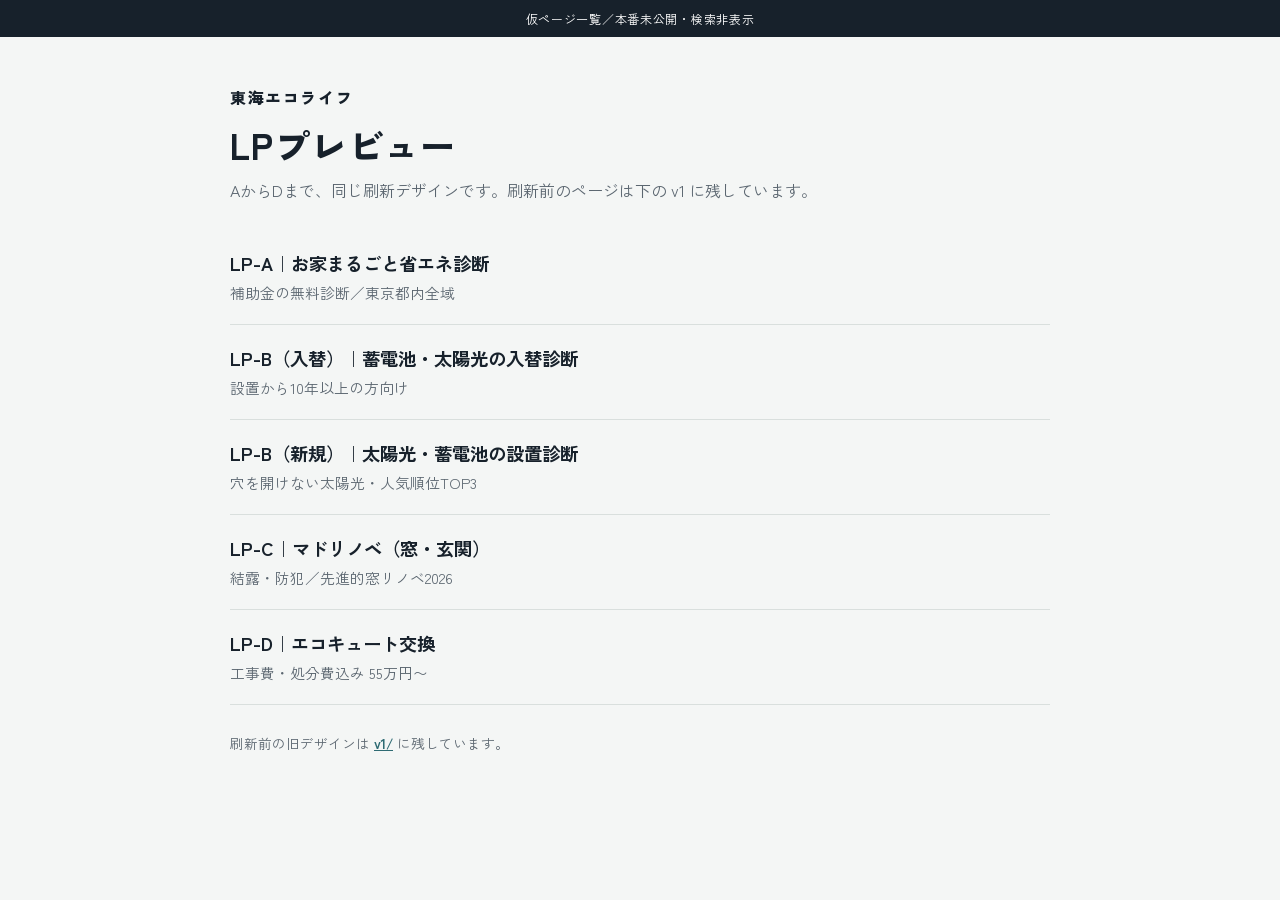
==== commit f977edc7: "Apply the refreshed design to the subsidy, window, and water-heater LPs. Replace mismatched stock ph" ====
--- a/index.html
+++ b/index.html
@@ -30,7 +30,7 @@
   <div class="wrap">
     <p class="brand">東海エコライフ</p>
     <h1>LPプレビュー</h1>
-    <p class="lead">LP-B系の刷新デザインを基調に、文言修正（東京支店など）を反映した確認用ページです。</p>
+    <p class="lead">AからDまで、同じ刷新デザインです。刷新前のページは下の v1 に残しています。</p>
     <a class="item" href="./a/"><strong>LP-A｜お家まるごと省エネ診断</strong><span>補助金の無料診断／東京都内全域</span></a>
     <a class="item" href="./b/"><strong>LP-B（入替）｜蓄電池・太陽光の入替診断</strong><span>設置から10年以上の方向け</span></a>
     <a class="item" href="./b-new/"><strong>LP-B（新規）｜太陽光・蓄電池の設置診断</strong><span>穴を開けない太陽光・人気順位TOP3</span></a>
